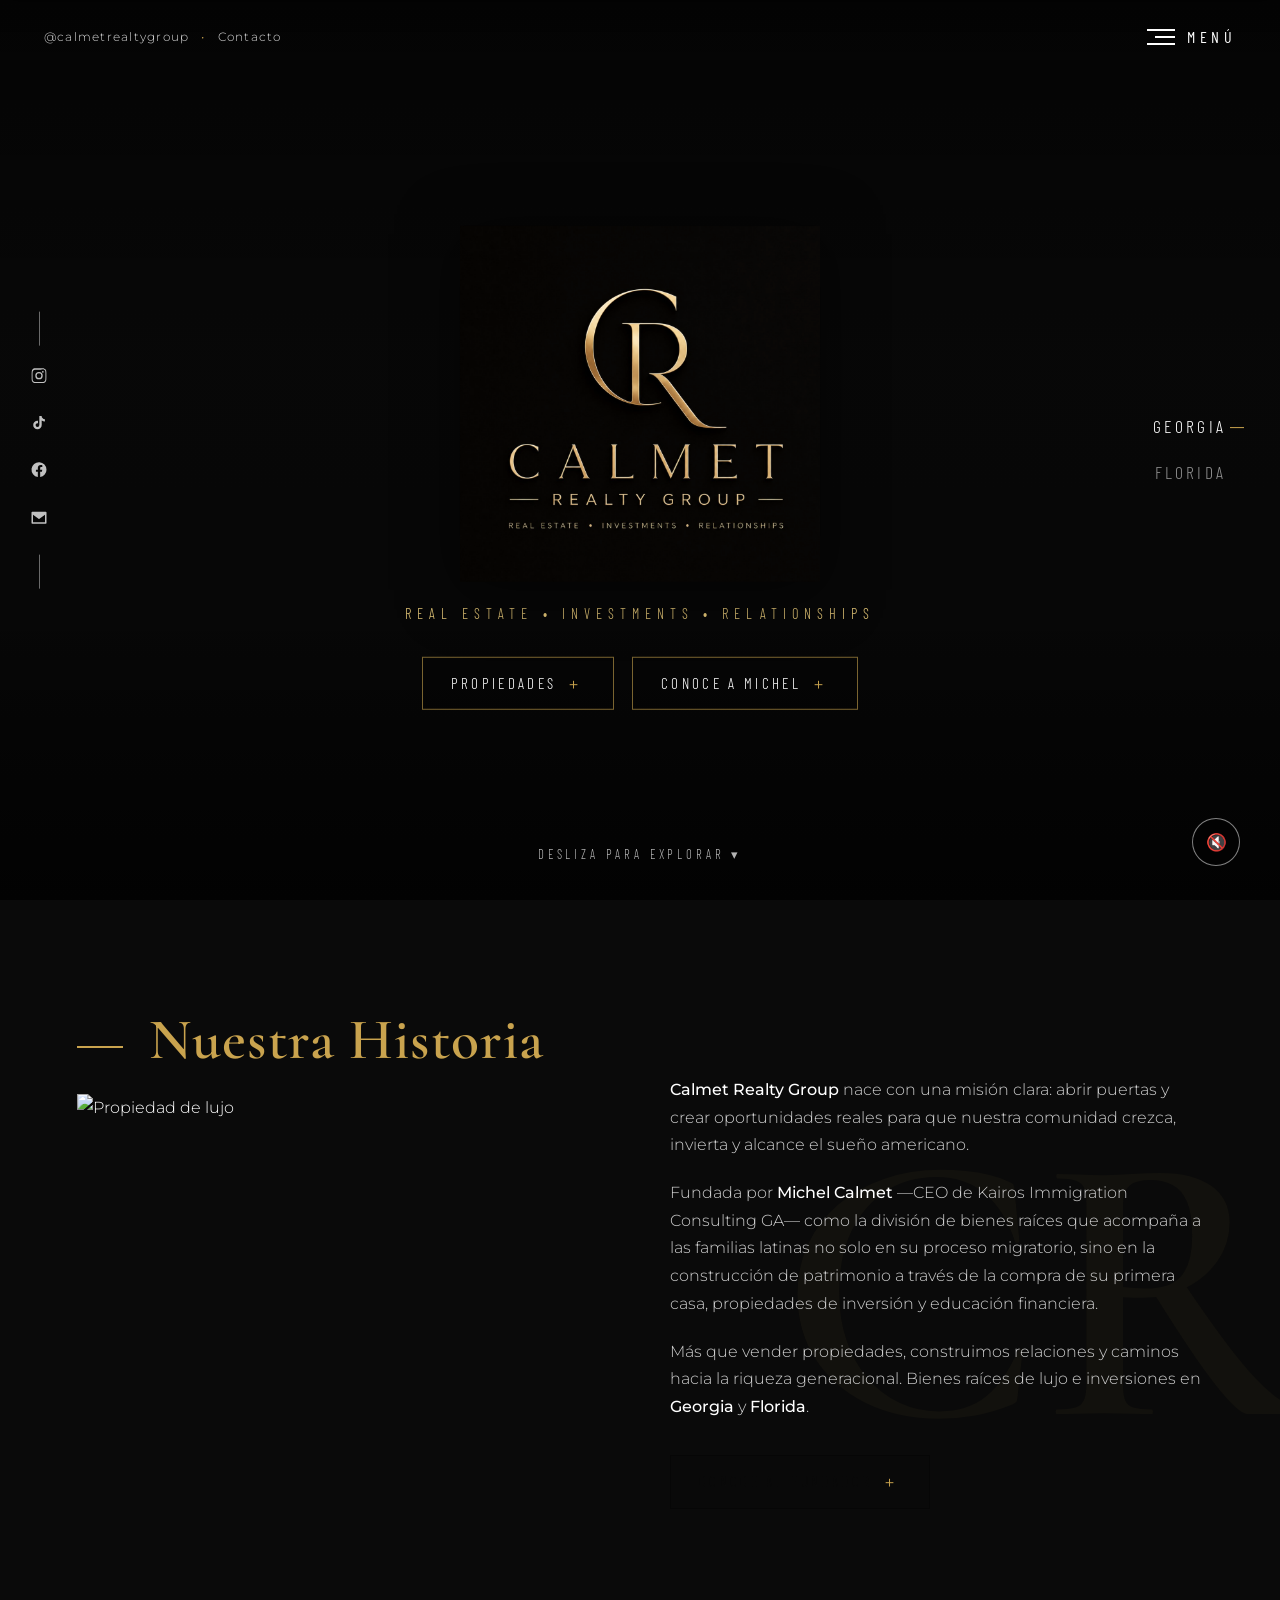
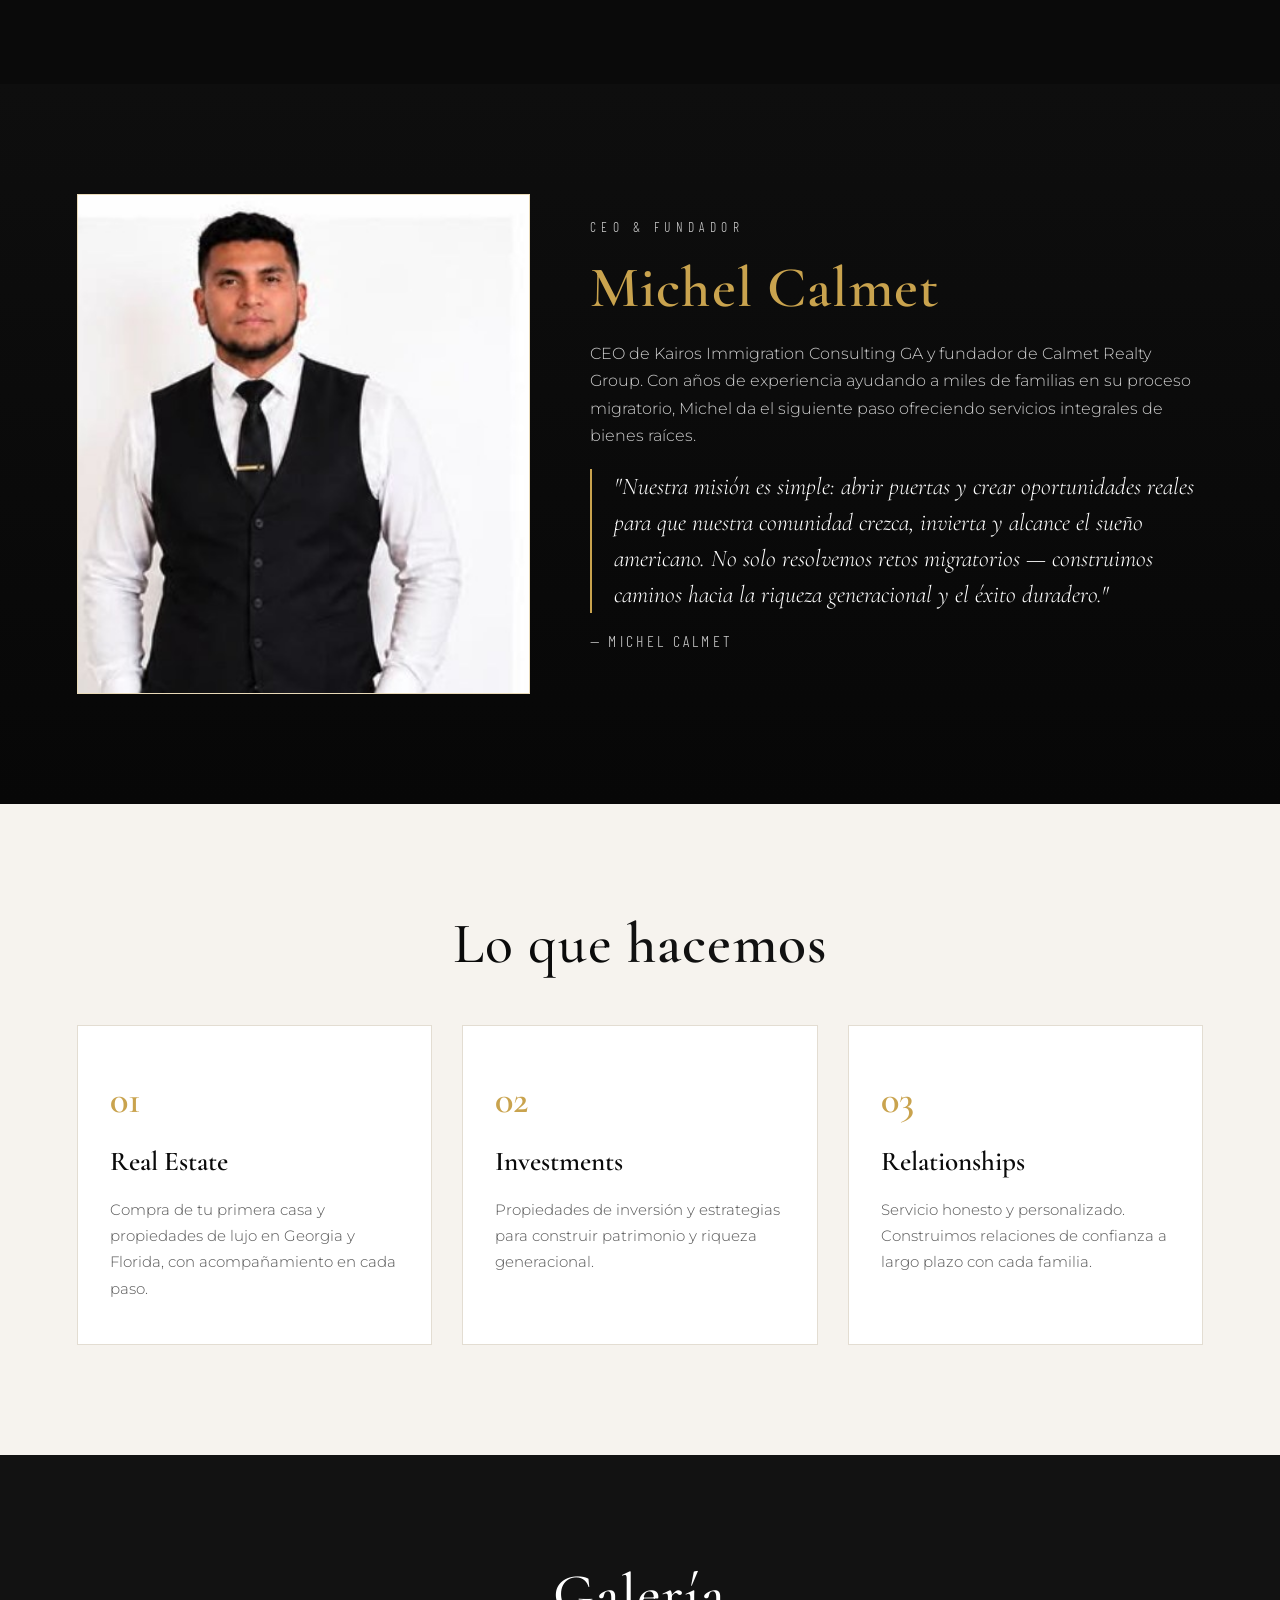
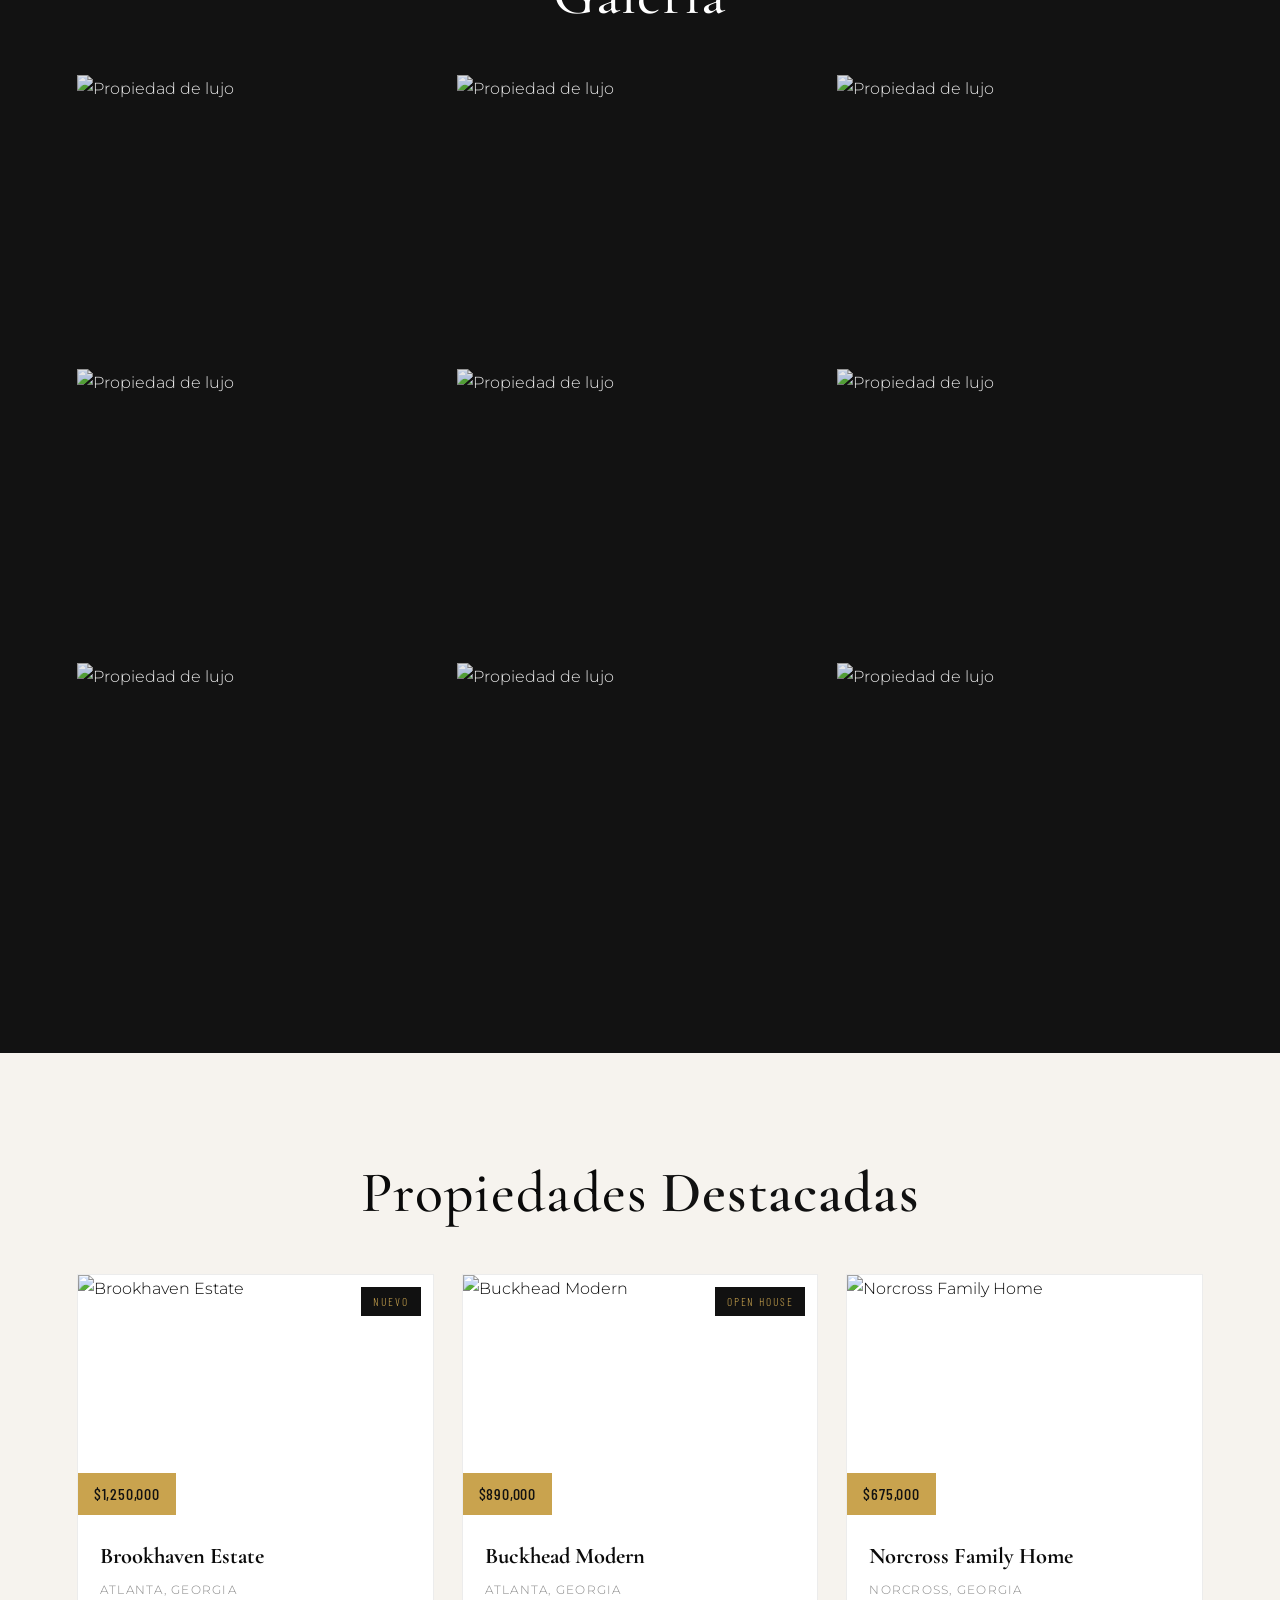
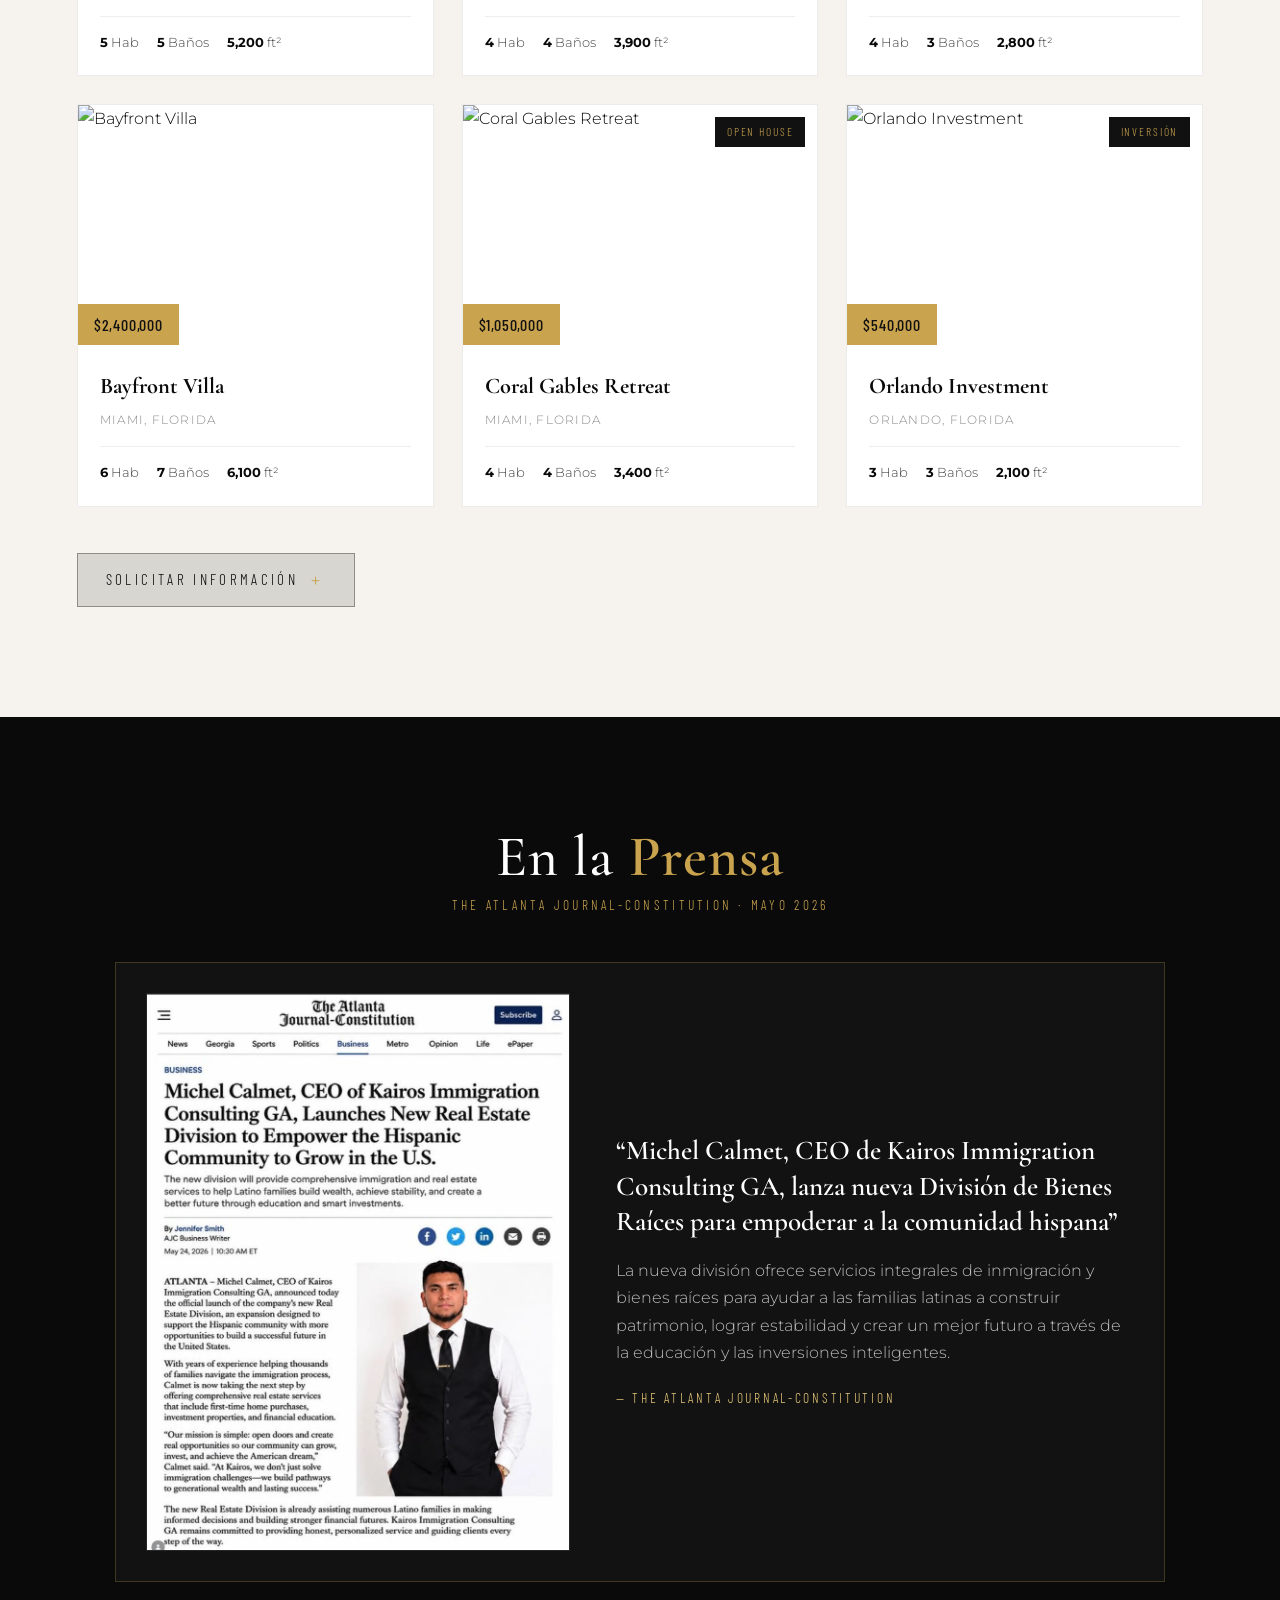
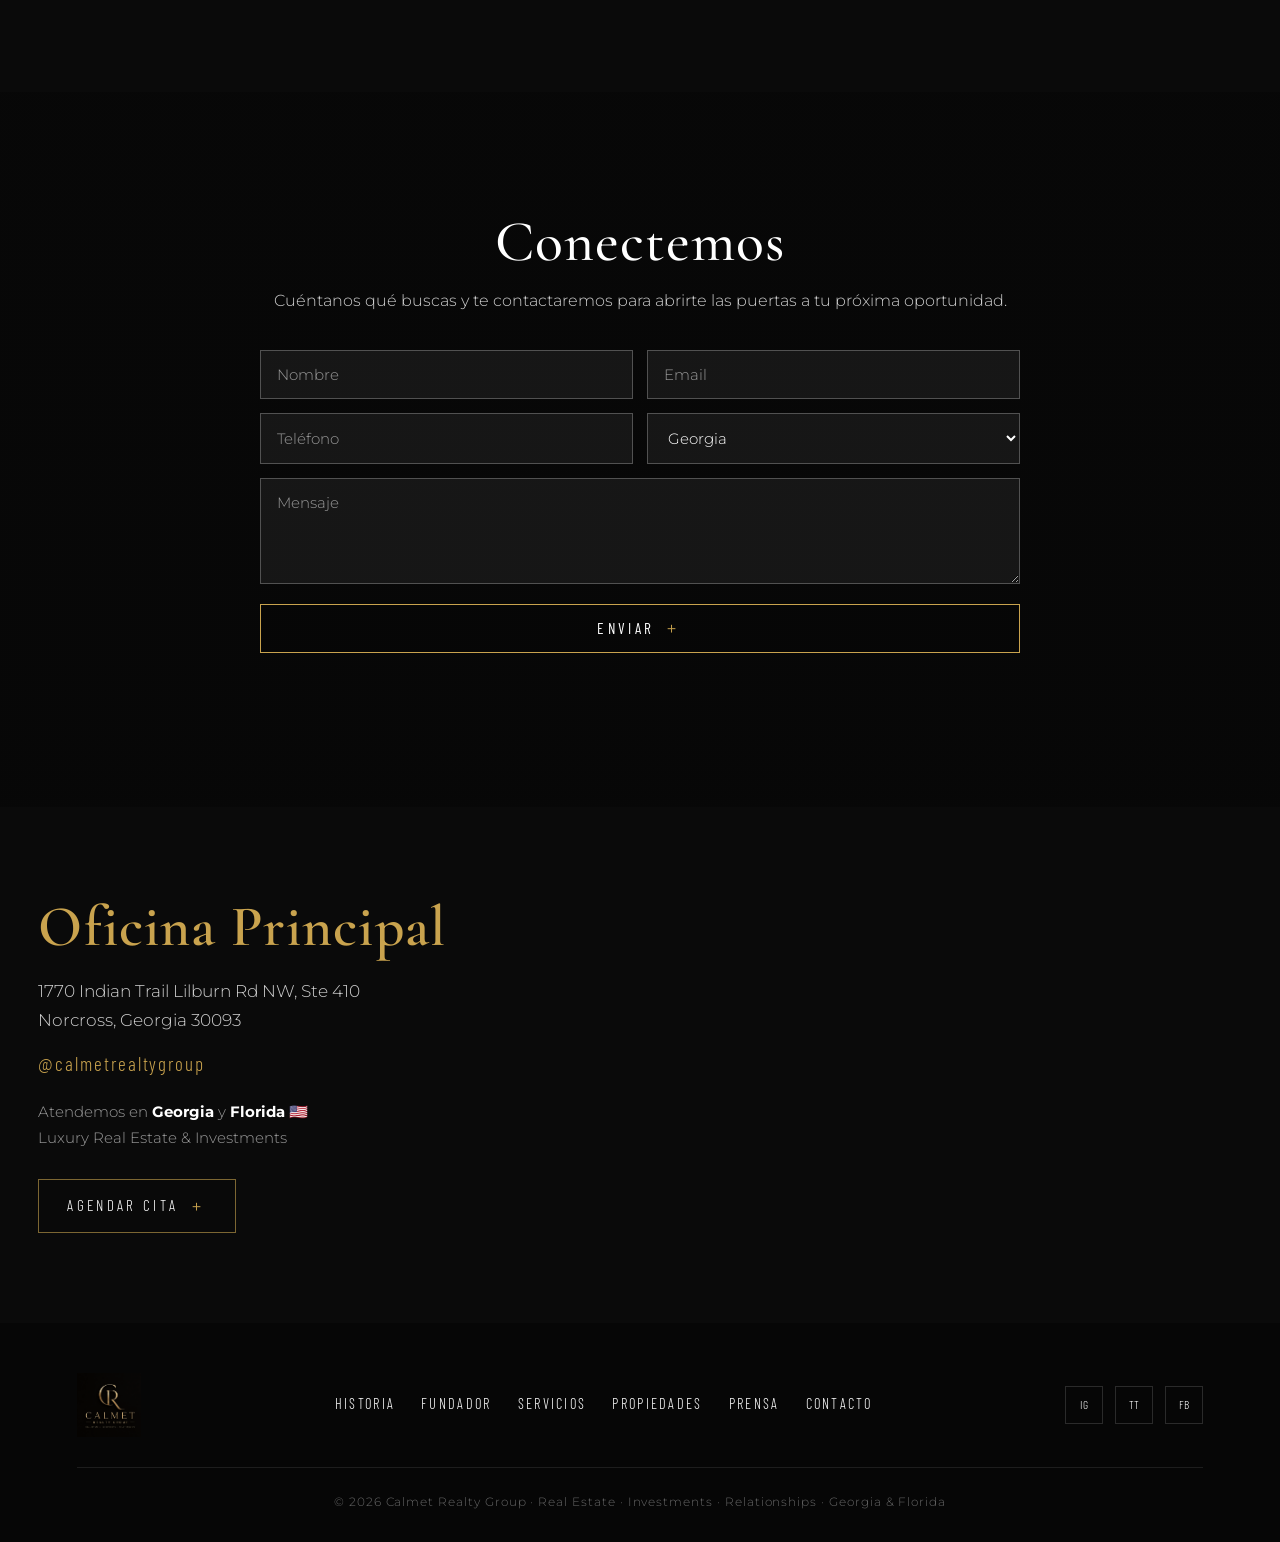
==== index.html @ 91570dbd "Calmet Realty Group: sitio con marca real, fundador Michel Calmet y prensa - Logo real (CR), paleta " ====
<!DOCTYPE html>
<html lang="es">
<head>
  <meta charset="UTF-8" />
  <meta name="viewport" content="width=device-width, initial-scale=1.0" />
  <title>Calmet Realty Group | Bienes Raíces de Lujo · Georgia & Florida</title>
  <meta name="description" content="Calmet Realty Group — Luxury Real Estate & Investments. Construyendo oportunidades a través de los bienes raíces en Georgia y Florida." />
  <link rel="icon" href="assets/favicon.png" />
  <link rel="preconnect" href="https://fonts.googleapis.com" />
  <link rel="preconnect" href="https://fonts.gstatic.com" crossorigin />
  <link href="https://fonts.googleapis.com/css2?family=Cormorant+Garamond:wght@400;500;600&family=Barlow+Condensed:wght@300;400;500;600&family=Montserrat:wght@300;400;500&display=swap" rel="stylesheet" />
  <link rel="stylesheet" href="styles.css" />
</head>
<body>

  <!-- ===== STICKY HEADER ===== -->
  <header class="site-header" id="siteHeader">
    <div class="site-header-inner">
      <a href="#top" class="sh-brand"><img src="assets/logo.png" alt="Calmet Realty Group" /></a>
      <button class="menu-btn dark" id="menuBtnTop" aria-label="Menú">
        <span class="menu-bars"><i></i><i></i><i></i></span>
        <span class="menu-label">Menú</span>
      </button>
    </div>
  </header>

  <!-- ===== HERO ===== -->
  <main class="hero" id="top">
    <video class="hero-video" id="bgVideo" autoplay muted loop playsinline
           poster="https://images.unsplash.com/photo-1613490493576-7fde63acd811?auto=format&fit=crop&w=1920&q=80">
      <source src="assets/georgia.mp4" type="video/mp4" />
    </video>
    <div class="hero-scrim"></div>

    <header class="bar">
      <div class="bar-contact">
        <a href="https://www.instagram.com/calmetrealtygroup/" target="_blank">@calmetrealtygroup</a>
        <span class="dot">•</span>
        <a href="#contact">Contacto</a>
      </div>
      <button class="menu-btn" id="menuBtn" aria-label="Menú">
        <span class="menu-bars"><i></i><i></i><i></i></span>
        <span class="menu-label">Menú</span>
      </button>
    </header>

    <ul class="social-rail">
      <li><a href="https://www.instagram.com/calmetrealtygroup/" target="_blank" aria-label="Instagram"><svg viewBox="0 0 24 24"><path d="M12 2.2c3.2 0 3.58.01 4.85.07 1.17.05 1.8.25 2.23.41.56.22.96.48 1.38.9.42.42.68.82.9 1.38.16.42.36 1.06.41 2.23.06 1.27.07 1.65.07 4.85s-.01 3.58-.07 4.85c-.05 1.17-.25 1.8-.41 2.23-.22.56-.48.96-.9 1.38-.42.42-.82.68-1.38.9-.42.16-1.06.36-2.23.41-1.27.06-1.65.07-4.85.07s-3.58-.01-4.85-.07c-1.17-.05-1.8-.25-2.23-.41a3.7 3.7 0 0 1-1.38-.9 3.7 3.7 0 0 1-.9-1.38c-.16-.42-.36-1.06-.41-2.23C2.21 15.58 2.2 15.2 2.2 12s.01-3.58.07-4.85c.05-1.17.25-1.8.41-2.23.22-.56.48-.96.9-1.38.42-.42.82-.68 1.38-.9.42-.16 1.06-.36 2.23-.41C8.42 2.21 8.8 2.2 12 2.2zm0 1.8c-3.15 0-3.5.01-4.74.07-.9.04-1.38.19-1.71.32-.43.17-.74.37-1.06.69-.32.32-.52.63-.69 1.06-.13.33-.28.81-.32 1.71C3.41 8.5 3.4 8.85 3.4 12s.01 3.5.07 4.74c.04.9.19 1.38.32 1.71.17.43.37.74.69 1.06.32.32.63.52 1.06.69.33.13.81.28 1.71.32 1.24.06 1.59.07 4.74.07s3.5-.01 4.74-.07c.9-.04 1.38-.19 1.71-.32.43-.17.74-.37 1.06-.69.32-.32.52-.63.69-1.06.13-.33.28-.81.32-1.71.06-1.24.07-1.59.07-4.74s-.01-3.5-.07-4.74c-.04-.9-.19-1.38-.32-1.71a2.85 2.85 0 0 0-.69-1.06 2.85 2.85 0 0 0-1.06-.69c-.33-.13-.81-.28-1.71-.32C15.5 4.01 15.15 4 12 4zm0 3.06A4.94 4.94 0 1 1 7.06 12 4.94 4.94 0 0 1 12 7.06zm0 8.14A3.2 3.2 0 1 0 8.8 12 3.2 3.2 0 0 0 12 15.2zm6.3-8.35a1.15 1.15 0 1 1-1.15-1.15 1.15 1.15 0 0 1 1.15 1.15z"/></svg></a></li>
      <li><a href="#" aria-label="TikTok"><svg viewBox="0 0 24 24"><path d="M16.6 5.82a4.28 4.28 0 0 1-1.06-2.82h-3.1v12.2a2.5 2.5 0 1 1-2.5-2.5c.26 0 .5.04.74.11V9.66a5.6 5.6 0 0 0-.74-.05A5.66 5.66 0 1 0 15.6 15.3V9.13a7.34 7.34 0 0 0 4.3 1.37V7.4a4.3 4.3 0 0 1-3.3-1.58z"/></svg></a></li>
      <li><a href="#" aria-label="Facebook"><svg viewBox="0 0 24 24"><path d="M22 12a10 10 0 1 0-11.56 9.88v-6.99H7.9V12h2.54V9.8c0-2.5 1.49-3.89 3.77-3.89 1.09 0 2.24.2 2.24.2v2.46h-1.26c-1.24 0-1.63.77-1.63 1.56V12h2.78l-.44 2.89h-2.34v6.99A10 10 0 0 0 22 12z"/></svg></a></li>
      <li><a href="mailto:info@calmetrealtygroup.com" aria-label="Email"><svg viewBox="0 0 24 24"><path d="M3 4h18a1 1 0 0 1 1 1v14a1 1 0 0 1-1 1H3a1 1 0 0 1-1-1V5a1 1 0 0 1 1-1zm9 7.5L4.4 6H19.6L12 11.5zM4 8.2V18h16V8.2l-7.4 5.4a1 1 0 0 1-1.2 0L4 8.2z"/></svg></a></li>
    </ul>

    <ul class="loc-rail" id="locRail">
      <li class="active" data-city="georgia">Georgia</li>
      <li data-city="florida">Florida</li>
    </ul>

    <div class="hero-content">
      <img class="hero-logo" src="assets/logo.png" alt="Calmet Realty Group" />
      <p class="hero-eyebrow">REAL ESTATE • INVESTMENTS • RELATIONSHIPS</p>
      <div class="hero-cta">
        <a href="#listings" class="gbtn">Propiedades <i>＋</i></a>
        <a href="#ceo" class="gbtn">Conoce a Michel <i>＋</i></a>
      </div>
    </div>

    <button class="vol" id="volBtn" aria-label="Sonido"><span id="volIcon">🔇</span></button>
    <a href="#about" class="scroll-hint">Desliza para explorar ▾</a>
  </main>

  <!-- ===== STORY / ABOUT ===== -->
  <section class="about" id="about">
    <div class="about-monogram">CR</div>
    <div class="about-inner">
      <div class="about-left">
        <h2 class="site-title"><span class="dash"></span> <strong>Nuestra Historia</strong></h2>
        <div class="about-img"><img id="aboutImg" src="https://images.unsplash.com/photo-1600596542815-ffad4c1539a9?auto=format&fit=crop&w=900&q=80" alt="Propiedad de lujo" /></div>
      </div>
      <div class="about-right">
        <p><strong>Calmet Realty Group</strong> nace con una misión clara: abrir puertas y crear oportunidades reales para que nuestra comunidad crezca, invierta y alcance el sueño americano.</p>
        <p>Fundada por <strong>Michel Calmet</strong> —CEO de Kairos Immigration Consulting GA— como la división de bienes raíces que acompaña a las familias latinas no solo en su proceso migratorio, sino en la construcción de patrimonio a través de la compra de su primera casa, propiedades de inversión y educación financiera.</p>
        <p>Más que vender propiedades, construimos relaciones y caminos hacia la riqueza generacional. Bienes raíces de lujo e inversiones en <strong>Georgia</strong> y <strong>Florida</strong>.</p>
        <a href="#ceo" class="gbtn dark">Conoce al fundador <i>＋</i></a>
      </div>
    </div>
  </section>

  <!-- ===== CEO / FOUNDER ===== -->
  <section class="ceo" id="ceo">
    <div class="ceo-inner">
      <div class="ceo-photo">
        <img src="assets/michel.jpg" alt="Michel Calmet, CEO y Fundador" />
      </div>
      <div class="ceo-text">
        <p class="ceo-eyebrow">CEO & FUNDADOR</p>
        <h2 class="site-title light"><strong>Michel Calmet</strong></h2>
        <p>CEO de Kairos Immigration Consulting GA y fundador de Calmet Realty Group. Con años de experiencia ayudando a miles de familias en su proceso migratorio, Michel da el siguiente paso ofreciendo servicios integrales de bienes raíces.</p>
        <blockquote>"Nuestra misión es simple: abrir puertas y crear oportunidades reales para que nuestra comunidad crezca, invierta y alcance el sueño americano. No solo resolvemos retos migratorios — construimos caminos hacia la riqueza generacional y el éxito duradero."</blockquote>
        <p class="ceo-sign">— Michel Calmet</p>
      </div>
    </div>
  </section>

  <!-- ===== SERVICES (tagline) ===== -->
  <section class="services" id="services">
    <h2 class="site-title center">Lo que <strong>hacemos</strong></h2>
    <div class="services-grid">
      <div class="service reveal">
        <span class="service-num">01</span>
        <h3>Real Estate</h3>
        <p>Compra de tu primera casa y propiedades de lujo en Georgia y Florida, con acompañamiento en cada paso.</p>
      </div>
      <div class="service reveal">
        <span class="service-num">02</span>
        <h3>Investments</h3>
        <p>Propiedades de inversión y estrategias para construir patrimonio y riqueza generacional.</p>
      </div>
      <div class="service reveal">
        <span class="service-num">03</span>
        <h3>Relationships</h3>
        <p>Servicio honesto y personalizado. Construimos relaciones de confianza a largo plazo con cada familia.</p>
      </div>
    </div>
  </section>

  <!-- ===== GALLERY ===== -->
  <section class="gallery-sec" id="gallery-sec">
    <h2 class="site-title center light">Galería</h2>
    <div class="gallery-grid" id="galleryGrid"><!-- JS --></div>
  </section>

  <!-- ===== LISTINGS ===== -->
  <section class="listings" id="listings">
    <h2 class="site-title center">Propiedades <strong>Destacadas</strong></h2>
    <div class="cards" id="cards"><!-- JS --></div>
    <div class="center"><a href="#contact" class="gbtn dark">Solicitar información <i>＋</i></a></div>
  </section>

  <!-- ===== PRESS / IN THE MEDIA ===== -->
  <section class="press" id="press">
    <h2 class="site-title center light">En la <strong>Prensa</strong></h2>
    <p class="press-sub">The Atlanta Journal-Constitution · Mayo 2026</p>
    <div class="press-card">
      <a href="#" class="press-img"><img src="assets/article.jpg" alt="Michel Calmet en The Atlanta Journal-Constitution" loading="lazy" /></a>
      <div class="press-body">
        <h3>“Michel Calmet, CEO de Kairos Immigration Consulting GA, lanza nueva División de Bienes Raíces para empoderar a la comunidad hispana”</h3>
        <p>La nueva división ofrece servicios integrales de inmigración y bienes raíces para ayudar a las familias latinas a construir patrimonio, lograr estabilidad y crear un mejor futuro a través de la educación y las inversiones inteligentes.</p>
        <span class="press-source">— The Atlanta Journal-Constitution</span>
      </div>
    </div>
  </section>

  <!-- ===== GET IN TOUCH ===== -->
  <section class="git" id="contact">
    <div class="git-inner">
      <h2 class="site-title center light">Conectemos</h2>
      <p class="git-sub">Cuéntanos qué buscas y te contactaremos para abrirte las puertas a tu próxima oportunidad.</p>
      <form class="git-form" id="gitForm">
        <div class="git-row">
          <input type="text" name="name" placeholder="Nombre" required />
          <input type="email" name="email" placeholder="Email" required />
        </div>
        <div class="git-row">
          <input type="tel" name="phone" placeholder="Teléfono" />
          <select name="state"><option>Georgia</option><option>Florida</option></select>
        </div>
        <textarea name="message" rows="4" placeholder="Mensaje"></textarea>
        <button type="submit" class="gbtn light-btn">Enviar <i>＋</i></button>
        <p class="git-msg" id="gitMsg"></p>
      </form>
    </div>
  </section>

  <!-- ===== OFFICE / MAP ===== -->
  <section class="office" id="office">
    <div class="office-info">
      <h2 class="site-title"><strong>Oficina Principal</strong></h2>
      <p class="office-addr">1770 Indian Trail Lilburn Rd NW, Ste 410<br>Norcross, Georgia 30093</p>
      <a class="office-phone" href="https://www.instagram.com/calmetrealtygroup/" target="_blank">@calmetrealtygroup</a>
      <p class="office-hours">Atendemos en <strong>Georgia</strong> y <strong>Florida</strong> 🇺🇸<br>Luxury Real Estate &amp; Investments</p>
      <a href="#contact" class="gbtn">Agendar cita <i>＋</i></a>
    </div>
    <div class="office-map">
      <iframe title="Mapa" loading="lazy"
        src="https://maps.google.com/maps?q=1770%20Indian%20Trail%20Lilburn%20Rd%20NW%20Norcross%20Georgia%2030093&z=14&output=embed"></iframe>
    </div>
  </section>

  <!-- ===== FOOTER ===== -->
  <footer class="footer">
    <div class="footer-top">
      <a href="#top" class="footer-brand"><img src="assets/logo.png" alt="Calmet Realty Group" /></a>
      <nav class="footer-nav">
        <a href="#about">Historia</a><a href="#ceo">Fundador</a><a href="#services">Servicios</a>
        <a href="#listings">Propiedades</a><a href="#press">Prensa</a><a href="#contact">Contacto</a>
      </nav>
      <div class="footer-social">
        <a href="https://www.instagram.com/calmetrealtygroup/" target="_blank" aria-label="Instagram">IG</a>
        <a href="#" aria-label="TikTok">TT</a>
        <a href="#" aria-label="Facebook">FB</a>
      </div>
    </div>
    <p class="footer-copy">© 2026 Calmet Realty Group · Real Estate · Investments · Relationships · Georgia &amp; Florida</p>
  </footer>

  <!-- ===== MENU OVERLAY ===== -->
  <nav class="overlay" id="overlay">
    <button class="overlay-close" id="overlayClose" aria-label="Cerrar">✕</button>
    <div class="overlay-inner">
      <ul class="overlay-nav">
        <li><a href="#about">Nuestra Historia</a></li>
        <li><a href="#ceo">Fundador</a></li>
        <li><a href="#services">Servicios</a></li>
        <li><a href="#listings">Propiedades</a></li>
        <li><a href="#press">Prensa</a></li>
        <li><a href="#contact">Contacto</a></li>
      </ul>
      <div class="overlay-offices">
        <span class="overlay-label">UBICACIONES</span>
        <a href="#" data-city="georgia">Georgia</a>
        <a href="#" data-city="florida">Florida</a>
      </div>
    </div>
  </nav>

  <!-- ===== LIGHTBOX ===== -->
  <div class="lightbox" id="lightbox"><button class="lightbox-close" id="lightboxClose">✕</button><img id="lightboxImg" src="" alt="" /></div>

  <script src="script.js"></script>
</body>
</html>
---- styles.css ----
:root{
  --ink:#0a0a0a;
  --ink-2:#121212;
  --gold:#c9a34e;
  --gold-2:#e6c878;
  --red:#b71f37;
  --white:#fff;
  --cream:#f6f3ee;
  --serif:'Cormorant Garamond',Georgia,serif;
  --cond:'Barlow Condensed',sans-serif;
  --sans:'Montserrat',-apple-system,sans-serif;
}
*{margin:0;padding:0;box-sizing:border-box}
html{scroll-behavior:smooth}
body{font-family:var(--sans);background:var(--ink);color:var(--white);overflow-x:hidden;line-height:1.7;font-weight:300}
a{text-decoration:none;color:inherit}
li{list-style:none}
img{display:block;max-width:100%}
svg{width:18px;height:18px;fill:currentColor}

/* ===== TITLES / BUTTONS ===== */
.site-title{font-family:var(--serif);font-size:clamp(2.2rem,5vw,3.6rem);font-weight:500;line-height:1.05;letter-spacing:.02em}
.site-title strong{font-weight:600;color:var(--gold)}
.site-title.center{text-align:center}
.site-title.light{color:#fff}
.site-title .dash{display:inline-block;width:46px;height:2px;background:var(--gold);vertical-align:middle;margin-right:12px}
.gbtn{display:inline-flex;align-items:center;gap:10px;border:1px solid rgba(201,163,78,.6);
  padding:13px 28px;font-family:var(--cond);font-size:.95rem;letter-spacing:.22em;text-transform:uppercase;
  transition:.3s;background:rgba(0,0,0,.12);cursor:pointer;color:#fff}
.gbtn i{font-style:normal;color:var(--gold);transition:.3s}
.gbtn:hover{background:var(--gold);border-color:var(--gold);color:#111}
.gbtn:hover i{color:#111;transform:rotate(90deg)}
.gbtn.dark{border-color:rgba(0,0,0,.35);color:var(--ink)}
.gbtn.dark:hover{color:#fff;background:var(--ink);border-color:var(--ink)}
.gbtn.light-btn{border-color:var(--gold);color:#fff}

/* ===== STICKY HEADER ===== */
.site-header{position:fixed;top:0;left:0;right:0;z-index:50;background:rgba(10,10,10,.96);
  transform:translateY(-100%);transition:.4s;box-shadow:0 2px 20px rgba(0,0,0,.5)}
.site-header.show{transform:translateY(0)}
.site-header-inner{display:flex;align-items:center;justify-content:space-between;padding:10px 44px}
.sh-brand img{height:46px;width:auto}
.menu-btn.dark .menu-bars i{background:#fff}

/* ===== HERO ===== */
.hero{position:relative;width:100%;height:100vh;min-height:620px;overflow:hidden}
.hero-video{position:absolute;inset:0;width:100%;height:100%;object-fit:cover;z-index:0;transition:opacity .6s}
.hero-scrim{position:absolute;inset:0;z-index:1;background:linear-gradient(180deg,rgba(0,0,0,.6),rgba(0,0,0,.25) 40%,rgba(0,0,0,.35) 70%,rgba(0,0,0,.8))}
.bar{position:absolute;top:0;left:0;right:0;z-index:20;display:flex;align-items:center;justify-content:space-between;padding:26px 44px}
.bar-contact{display:flex;align-items:center;gap:12px;font-size:.78rem;letter-spacing:.1em;color:rgba(255,255,255,.85)}
.bar-contact a:hover{color:var(--gold)}
.bar-contact .dot{color:var(--gold)}
.menu-btn{display:flex;align-items:center;gap:12px;background:none;border:none;color:#fff;cursor:pointer;font-family:var(--cond);font-size:1rem;letter-spacing:.28em;text-transform:uppercase;margin-left:auto}
.menu-bars{display:flex;flex-direction:column;gap:5px;width:28px}
.menu-bars i{height:2px;width:100%;background:#fff;transition:.3s}
.menu-bars i:nth-child(2){width:70%;margin-left:auto}
.menu-btn:hover .menu-bars i{background:var(--gold)}
.menu-btn:hover .menu-bars i:nth-child(2){width:100%}
.social-rail{position:absolute;left:30px;top:50%;transform:translateY(-50%);z-index:20;display:flex;flex-direction:column;gap:20px;align-items:center}
.social-rail:before,.social-rail:after{content:"";width:1px;height:34px;background:rgba(255,255,255,.4)}
.social-rail a{color:rgba(255,255,255,.75);transition:.3s;display:block}
.social-rail a:hover{color:var(--gold);transform:translateY(-2px)}
.loc-rail{position:absolute;right:36px;top:50%;transform:translateY(-50%);z-index:20;display:flex;flex-direction:column;gap:16px;text-align:right}
.loc-rail li{font-family:var(--cond);font-size:1.1rem;letter-spacing:.18em;text-transform:uppercase;color:rgba(255,255,255,.55);cursor:pointer;transition:.3s;position:relative;padding-right:18px}
.loc-rail li:after{content:"";position:absolute;right:0;top:50%;width:0;height:1px;background:var(--gold);transition:.35s}
.loc-rail li:hover{color:#fff}
.loc-rail li.active{color:#fff}
.loc-rail li.active:after{width:14px}
.hero-content{position:absolute;left:50%;top:52%;transform:translate(-50%,-50%);z-index:15;text-align:center;width:92%;max-width:720px}
.hero-logo{width:clamp(200px,30vw,360px);margin:0 auto 20px;filter:drop-shadow(0 8px 30px rgba(0,0,0,.6))}
.hero-eyebrow{font-family:var(--cond);font-size:clamp(.7rem,1.6vw,.9rem);letter-spacing:.42em;color:var(--gold-2);margin-bottom:30px;text-transform:uppercase}
.hero-cta{display:flex;gap:18px;justify-content:center;flex-wrap:wrap}
.vol{position:absolute;bottom:34px;right:40px;z-index:20;width:48px;height:48px;border-radius:50%;border:1px solid rgba(255,255,255,.5);background:rgba(0,0,0,.3);color:#fff;font-size:1.05rem;cursor:pointer;transition:.3s}
.vol:hover{background:var(--gold);border-color:var(--gold);color:#111}
.scroll-hint{position:absolute;bottom:34px;left:50%;transform:translateX(-50%);z-index:15;font-family:var(--cond);font-size:.8rem;letter-spacing:.3em;color:rgba(255,255,255,.7);text-transform:uppercase;animation:fade 2.4s infinite}
@keyframes fade{0%,100%{opacity:.5}50%{opacity:1}}

/* ===== ABOUT / STORY ===== */
.about{position:relative;background:var(--ink);padding:110px 6%;overflow:hidden}
.about-monogram{position:absolute;right:-2%;top:50%;transform:translateY(-50%);font-family:var(--serif);font-size:30vw;color:rgba(201,163,78,.04);font-weight:600;pointer-events:none;line-height:1}
.about-inner{position:relative;display:grid;grid-template-columns:1fr 1fr;gap:60px;align-items:center;max-width:1200px;margin:0 auto}
.about-img{margin-top:24px;overflow:hidden}
.about-img img{width:100%;height:480px;object-fit:cover;transition:.6s}
.about-img img:hover{transform:scale(1.04)}
.about-right p{color:#cfcfcf;margin-bottom:20px;font-size:1.02rem}
.about-right strong{color:#fff;font-weight:500}
.about-right .gbtn{margin-top:14px}

/* ===== CEO ===== */
.ceo{background:linear-gradient(180deg,#0e0e0e,#070707);padding:110px 6%}
.ceo-inner{display:grid;grid-template-columns:.85fr 1.15fr;gap:60px;align-items:center;max-width:1150px;margin:0 auto}
.ceo-photo{position:relative}
.ceo-photo img{width:100%;border:1px solid rgba(201,163,78,.4);background:#fff}
.ceo-photo:before{content:"";position:absolute;inset:16px -16px -16px 16px;border:1px solid rgba(201,163,78,.5);z-index:-1}
.ceo-eyebrow{font-family:var(--cond);letter-spacing:.4em;color:var(--gold);font-size:.85rem;margin-bottom:8px}
.ceo-text .site-title{margin-bottom:22px}
.ceo-text p{color:#cfcfcf;margin-bottom:20px}
.ceo-text blockquote{font-family:var(--serif);font-size:1.5rem;line-height:1.5;color:#fff;font-style:italic;border-left:2px solid var(--gold);padding-left:22px;margin:8px 0 14px}
.ceo-sign{font-family:var(--cond);letter-spacing:.2em;color:var(--gold-2);text-transform:uppercase}

/* ===== SERVICES ===== */
.services{background:var(--cream);color:var(--ink);padding:110px 6%}
.services .site-title{margin-bottom:50px}
.services .site-title strong{color:#111}
.services-grid{display:grid;grid-template-columns:repeat(3,1fr);gap:30px;max-width:1150px;margin:0 auto}
.service{border:1px solid #e3ddd2;padding:42px 32px;transition:.35s;background:#fff}
.service:hover{transform:translateY(-6px);box-shadow:0 20px 40px rgba(0,0,0,.1);border-color:var(--gold)}
.service-num{font-family:var(--serif);font-size:2.4rem;color:var(--gold);font-weight:600}
.service h3{font-family:var(--serif);font-size:1.7rem;margin:6px 0 12px;font-weight:600}
.service p{color:#555;font-size:.96rem}

/* ===== GALLERY ===== */
.gallery-sec{background:var(--ink-2);padding:110px 6%}
.gallery-sec .site-title{margin-bottom:50px}
.gallery-grid{display:grid;grid-template-columns:repeat(3,1fr);gap:14px;max-width:1200px;margin:0 auto}
.gallery-grid img{width:100%;height:280px;object-fit:cover;cursor:pointer;transition:.5s;opacity:.9}
.gallery-grid img:hover{opacity:1;transform:scale(1.02)}

/* ===== LISTINGS ===== */
.listings{background:var(--cream);color:var(--ink);padding:110px 6%}
.listings .site-title{margin-bottom:50px}
.listings .site-title strong{color:#111}
.cards{display:grid;grid-template-columns:repeat(3,1fr);gap:28px;max-width:1200px;margin:0 auto 46px}
.card{background:#fff;overflow:hidden;border:1px solid #ececec;transition:.35s}
.card:hover{box-shadow:0 18px 40px rgba(0,0,0,.14);transform:translateY(-5px)}
.card-img{position:relative;height:240px;overflow:hidden}
.card-img img{width:100%;height:100%;object-fit:cover;transition:.5s}
.card:hover .card-img img{transform:scale(1.07)}
.card-price{position:absolute;left:0;bottom:0;background:var(--gold);color:#111;padding:7px 16px;font-weight:500;font-family:var(--cond);letter-spacing:.05em}
.card-badge{position:absolute;right:12px;top:12px;background:#111;color:var(--gold);font-family:var(--cond);font-size:.72rem;letter-spacing:.16em;padding:5px 12px;text-transform:uppercase}
.card-body{padding:22px}
.card-addr{font-family:var(--serif);font-size:1.4rem;margin-bottom:4px}
.card-city{color:#888;font-size:.78rem;letter-spacing:.1em;text-transform:uppercase;margin-bottom:16px}
.card-meta{display:flex;gap:18px;font-size:.82rem;color:#444;border-top:1px solid #eee;padding-top:14px}
.card-meta b{color:var(--ink)}

/* ===== PRESS ===== */
.press{background:var(--ink);padding:110px 6%}
.press .site-title{margin-bottom:6px}
.press-sub{text-align:center;font-family:var(--cond);letter-spacing:.24em;color:var(--gold);text-transform:uppercase;font-size:.85rem;margin-bottom:46px}
.press-card{display:grid;grid-template-columns:.9fr 1.1fr;gap:46px;align-items:center;max-width:1050px;margin:0 auto;background:var(--ink-2);border:1px solid rgba(201,163,78,.25);padding:30px}
.press-img img{width:100%;border:1px solid rgba(255,255,255,.08)}
.press-body h3{font-family:var(--serif);font-size:1.7rem;line-height:1.3;font-weight:600;margin-bottom:18px;color:#fff}
.press-body p{color:#bcbcbc;margin-bottom:18px}
.press-source{font-family:var(--cond);letter-spacing:.2em;color:var(--gold-2);text-transform:uppercase;font-size:.85rem}

/* ===== GIT ===== */
.git{position:relative;padding:120px 6%;background:linear-gradient(rgba(7,7,7,.88),rgba(7,7,7,.93)),url('https://images.unsplash.com/photo-1600607687939-ce8a6c25118c?auto=format&fit=crop&w=1920&q=80') center/cover fixed}
.git-inner{max-width:760px;margin:0 auto;text-align:center}
.git-sub{color:#cfcfcf;margin:14px 0 36px}
.git-form{display:flex;flex-direction:column;gap:14px;text-align:left}
.git-row{display:grid;grid-template-columns:1fr 1fr;gap:14px}
.git-form input,.git-form select,.git-form textarea{background:rgba(255,255,255,.06);border:1px solid rgba(255,255,255,.25);color:#fff;padding:14px 16px;font-family:var(--sans);font-size:.95rem;font-weight:300}
.git-form input::placeholder,.git-form textarea::placeholder{color:#999}
.git-form input:focus,.git-form select:focus,.git-form textarea:focus{outline:none;border-color:var(--gold)}
.git-form select option{color:#000}
.git-form .gbtn{justify-content:center;margin-top:6px}
.git-msg{color:var(--gold-2);min-height:20px;font-size:.9rem;text-align:center}

/* ===== OFFICE / MAP ===== */
.office{display:grid;grid-template-columns:1fr 1fr;align-items:stretch;background:var(--ink)}
.office-info{padding:90px 6%;align-self:center}
.office-info .site-title{margin-bottom:20px}
.office-addr{color:#cfcfcf;font-size:1.05rem;margin-bottom:14px}
.office-phone{color:var(--gold);font-family:var(--cond);font-size:1.2rem;letter-spacing:.1em;display:inline-block;margin-bottom:18px}
.office-hours{color:#9a9a9a;font-size:.95rem;margin-bottom:28px}
.office-hours strong{color:#fff}
.office-map{min-height:440px}
.office-map iframe{width:100%;height:100%;border:0;filter:grayscale(1) invert(.9) contrast(.9)}

/* ===== FOOTER ===== */
.footer{background:#060606;padding:50px 6% 30px}
.footer-top{display:flex;align-items:center;justify-content:space-between;gap:30px;flex-wrap:wrap;padding-bottom:30px;border-bottom:1px solid #1d1d1d}
.footer-brand img{height:64px;width:auto}
.footer-nav{display:flex;gap:26px;flex-wrap:wrap;font-family:var(--cond);letter-spacing:.16em;text-transform:uppercase;font-size:.9rem}
.footer-nav a:hover{color:var(--gold)}
.footer-social{display:flex;gap:12px}
.footer-social a{width:38px;height:38px;display:grid;place-items:center;border:1px solid #2a2a2a;font-size:.72rem;font-family:var(--cond);letter-spacing:.05em;transition:.3s}
.footer-social a:hover{border-color:var(--gold);color:var(--gold)}
.footer-copy{text-align:center;color:#666;font-size:.74rem;margin-top:24px;letter-spacing:.08em}

/* ===== OVERLAY ===== */
.overlay{position:fixed;inset:0;z-index:80;background:rgba(7,7,7,.98);display:flex;align-items:center;justify-content:center;opacity:0;visibility:hidden;transition:.45s}
.overlay.open{opacity:1;visibility:visible}
.overlay-close{position:absolute;top:30px;right:44px;background:none;border:none;color:#fff;font-size:1.8rem;cursor:pointer;transition:.3s}
.overlay-close:hover{color:var(--gold);transform:rotate(90deg)}
.overlay-inner{text-align:center}
.overlay-nav li{margin:6px 0}
.overlay-nav a{font-family:var(--serif);font-size:clamp(1.7rem,4vw,2.6rem);font-weight:500;color:rgba(255,255,255,.85);transition:.3s;display:inline-block}
.overlay-nav a:hover{color:var(--gold);letter-spacing:.04em}
.overlay-offices{margin-top:40px;display:flex;gap:22px;justify-content:center;flex-wrap:wrap;padding-top:26px;border-top:1px solid rgba(255,255,255,.15)}
.overlay-label{display:block;width:100%;font-family:var(--cond);font-size:.8rem;letter-spacing:.4em;color:var(--gold);margin-bottom:6px}
.overlay-offices a{font-family:var(--cond);font-size:1rem;letter-spacing:.18em;text-transform:uppercase;color:rgba(255,255,255,.7);transition:.3s}
.overlay-offices a:hover{color:#fff}

/* ===== LIGHTBOX ===== */
.lightbox{position:fixed;inset:0;z-index:90;background:rgba(4,4,4,.96);display:flex;align-items:center;justify-content:center;padding:5%;opacity:0;visibility:hidden;transition:.35s}
.lightbox.open{opacity:1;visibility:visible}
.lightbox img{max-width:100%;max-height:90vh;object-fit:contain}
.lightbox-close{position:absolute;top:26px;right:44px;background:none;border:none;color:#fff;font-size:1.8rem;cursor:pointer}

/* ===== REVEAL ===== */
.reveal{opacity:0;transform:translateY(30px);transition:.8s cubic-bezier(.2,.7,.2,1)}
.reveal.in{opacity:1;transform:none}

/* ===== RESPONSIVE ===== */
@media(max-width:900px){
  .about-inner,.ceo-inner,.office,.press-card{grid-template-columns:1fr;gap:34px}
  .services-grid,.gallery-grid,.cards{grid-template-columns:repeat(2,1fr)}
  .office-map{min-height:320px}
  .ceo-photo:before{display:none}
}
@media(max-width:820px){
  .bar{padding:18px 20px}
  .bar-contact{display:none}
  .menu-label{display:none}
  .site-header-inner{padding:8px 20px}
  .sh-brand img{height:38px}
  .social-rail{left:14px;gap:14px}
  .social-rail:before,.social-rail:after{display:none}
  .loc-rail{right:16px;gap:12px}
  .loc-rail li{font-size:.85rem;letter-spacing:.1em;padding-right:0}
  .loc-rail li.active:after{display:none}
}
@media(max-width:520px){
  .services-grid,.gallery-grid,.cards{grid-template-columns:1fr}
  .gallery-grid img{height:220px}
  .hero-cta{flex-direction:column;align-items:center}
  .footer-top{flex-direction:column;text-align:center}
  .git-row{grid-template-columns:1fr}
}
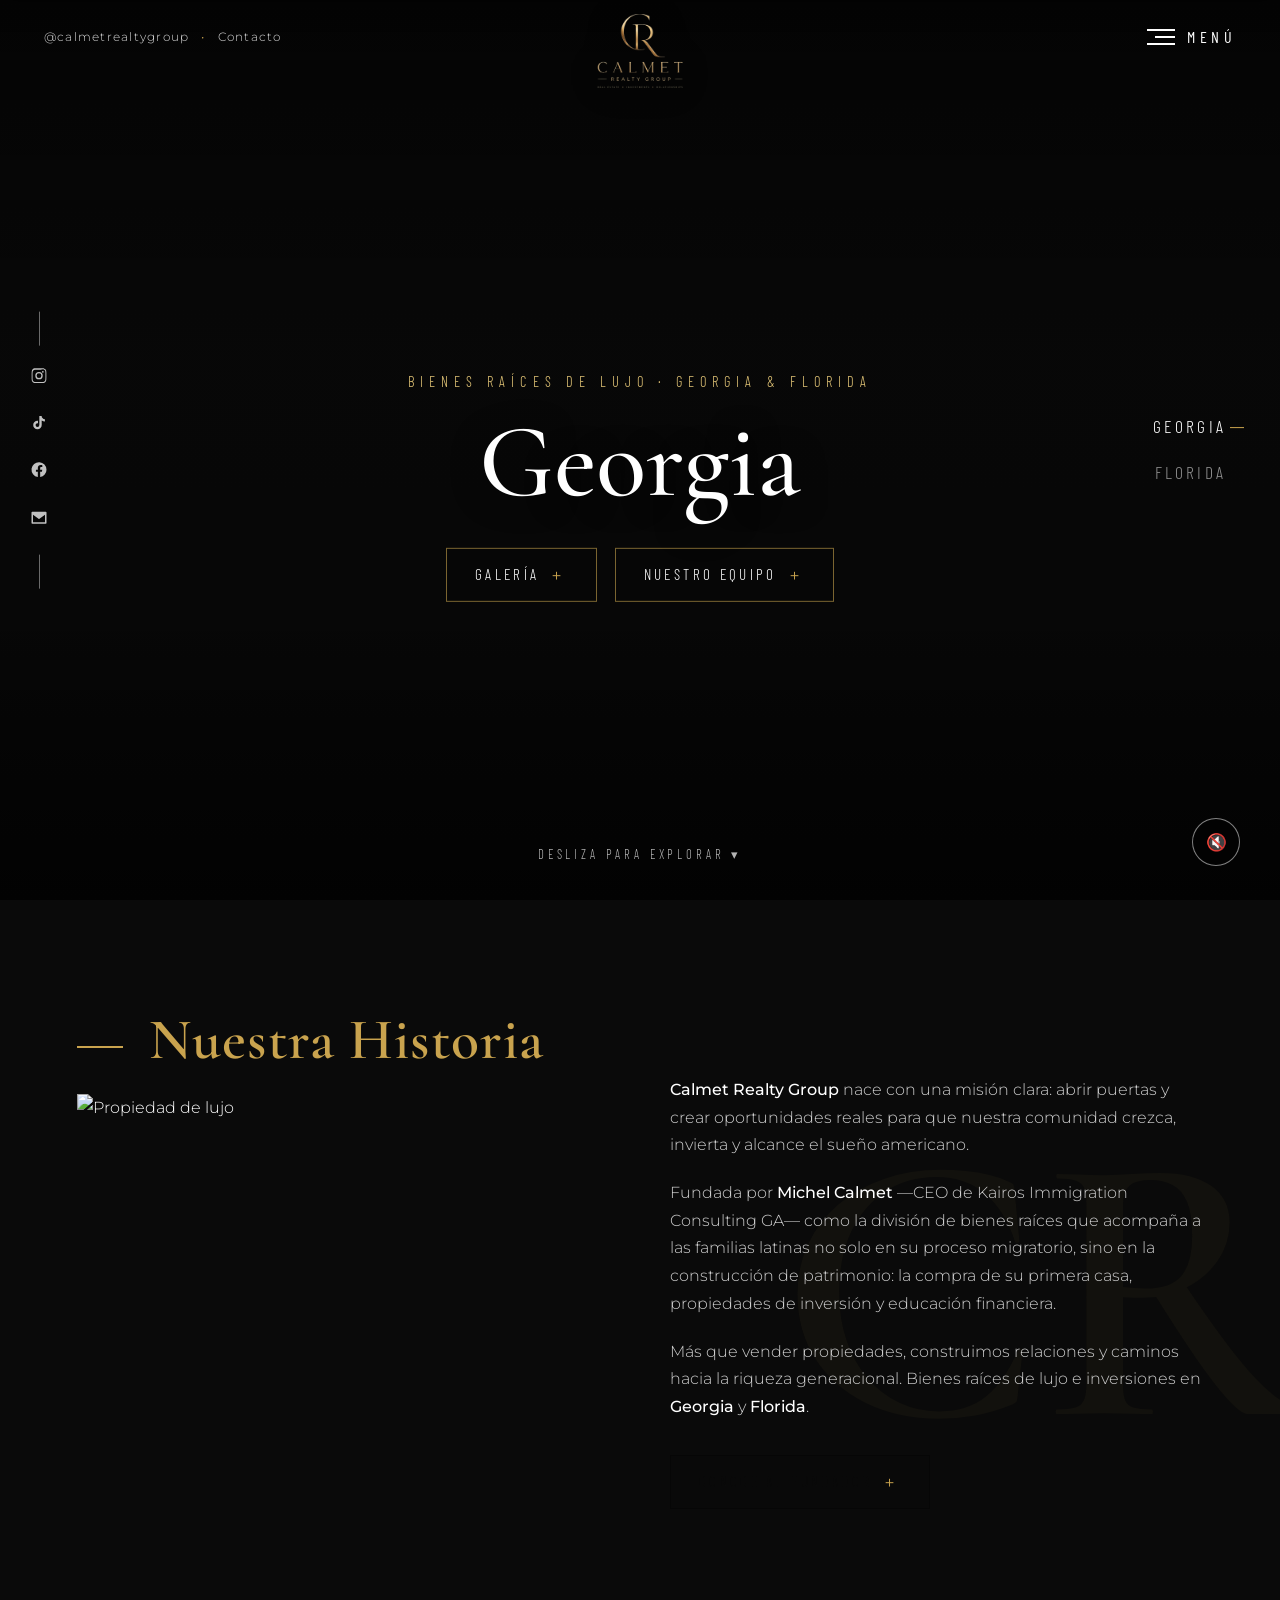
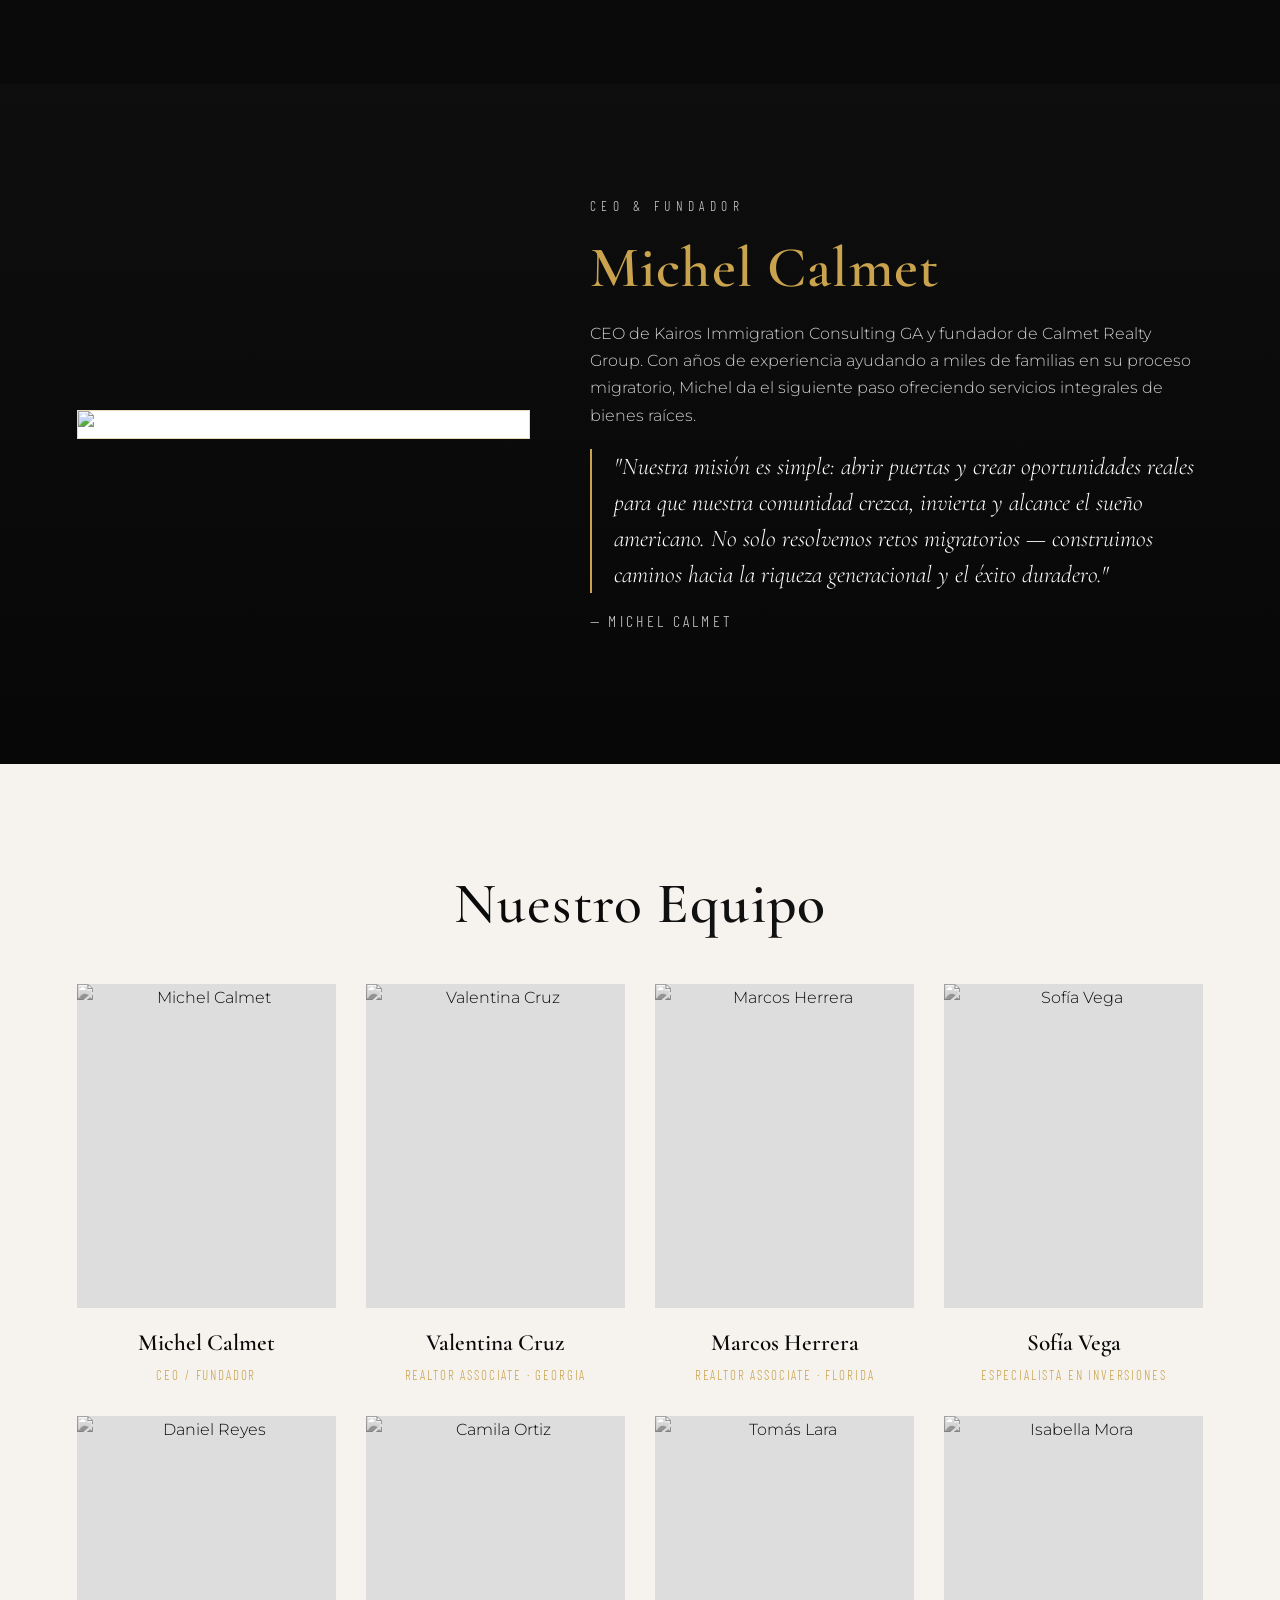
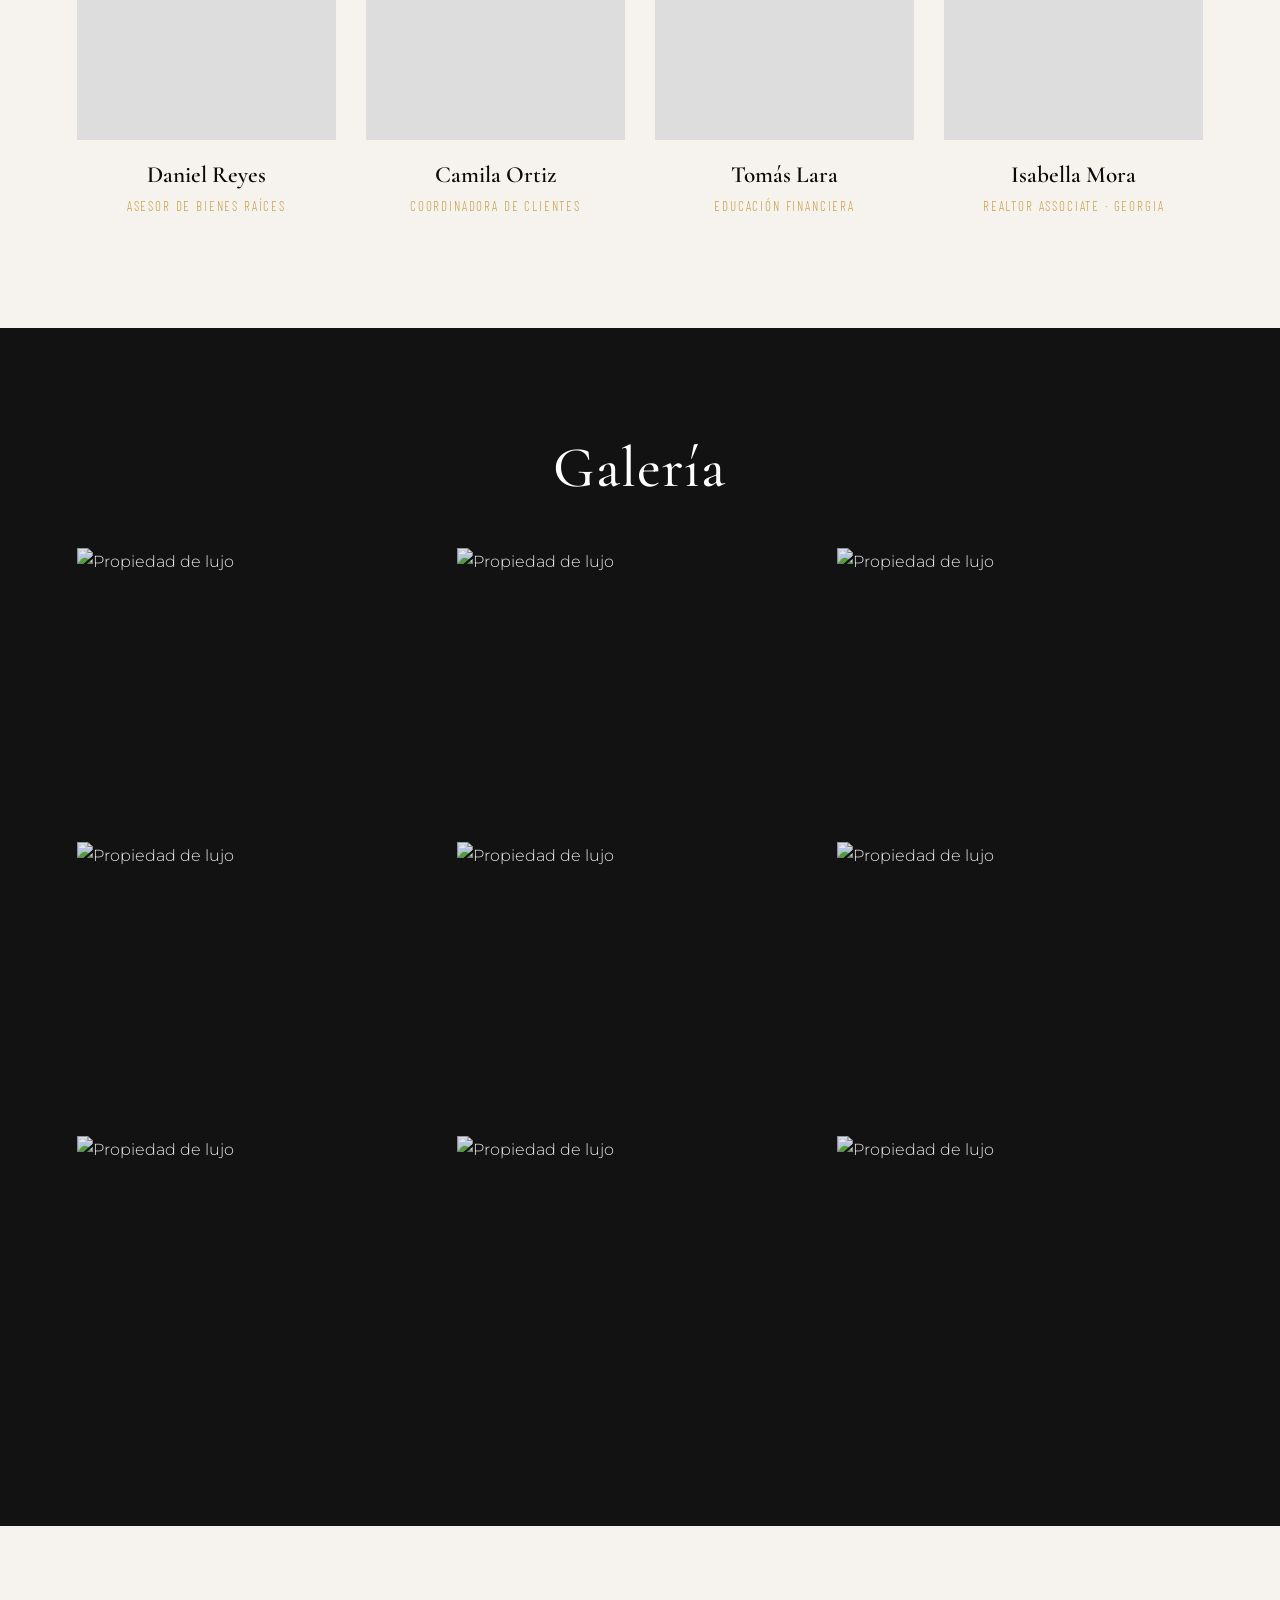
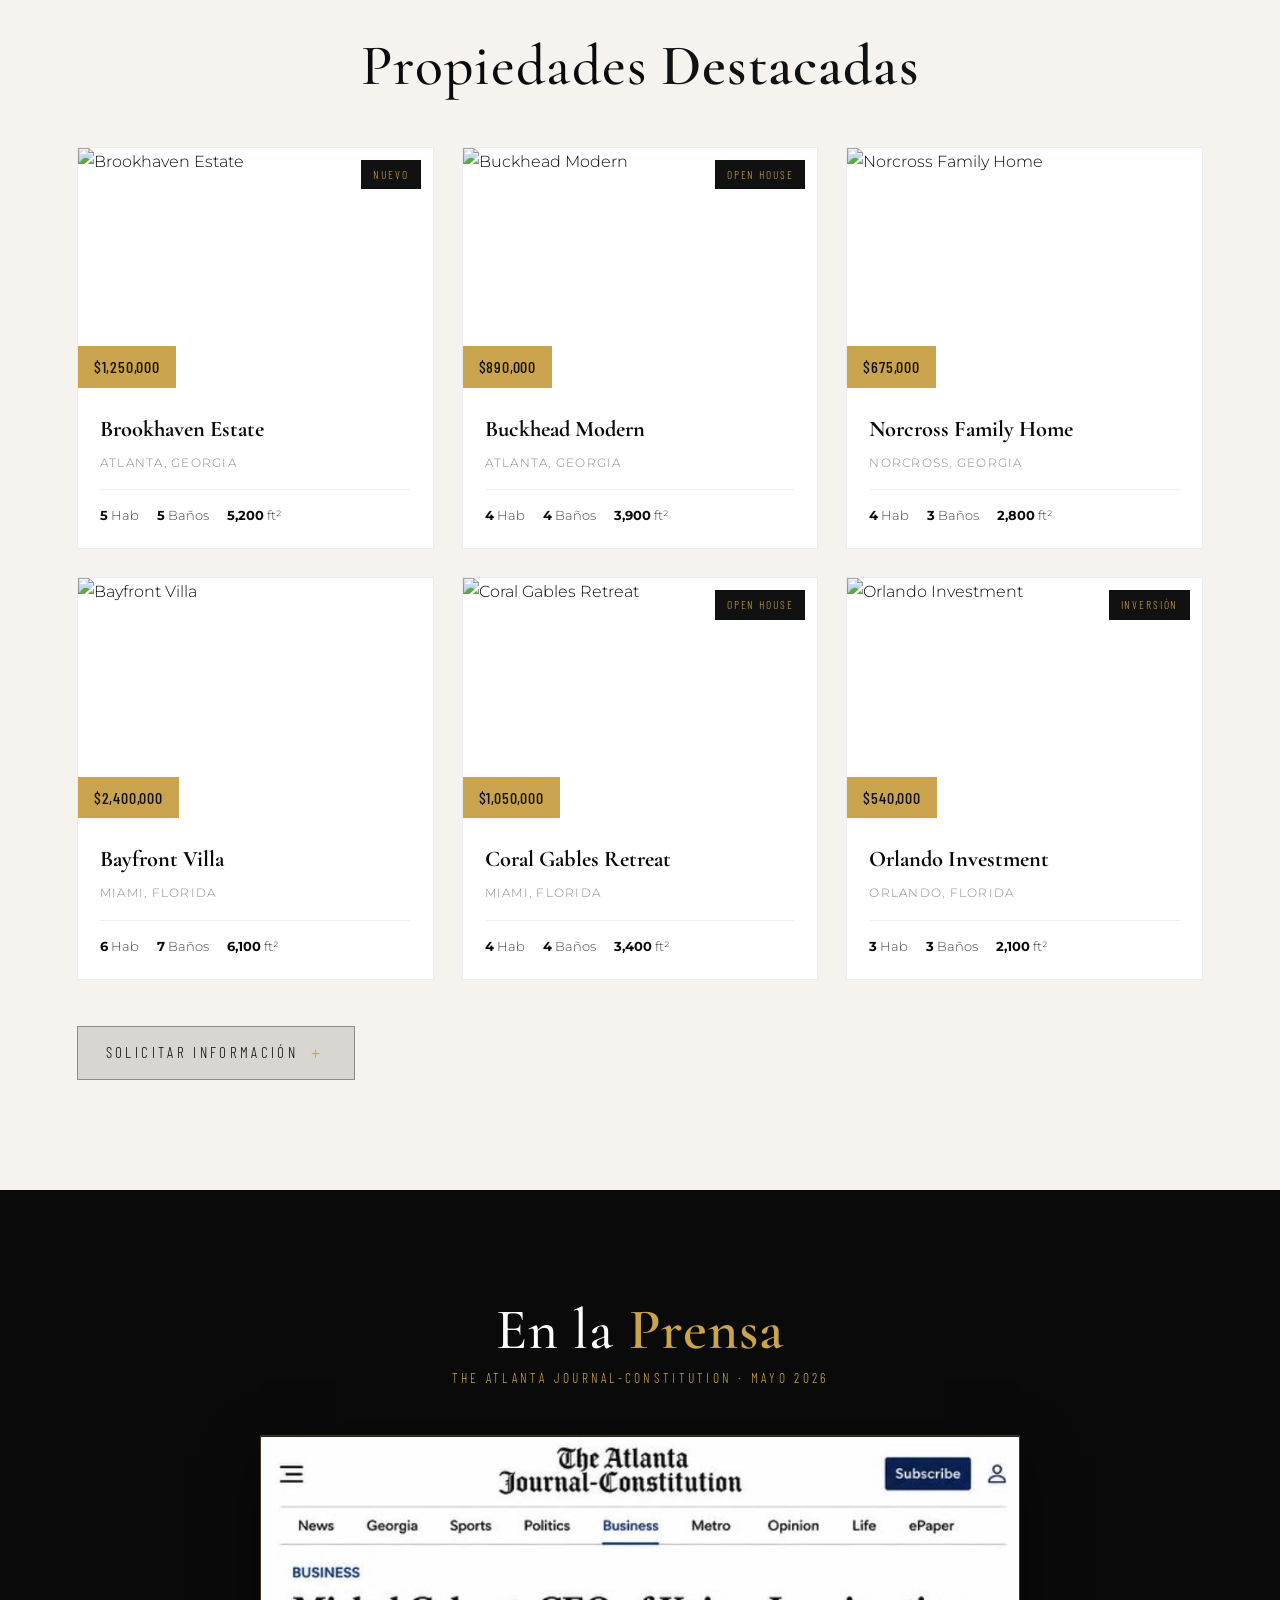
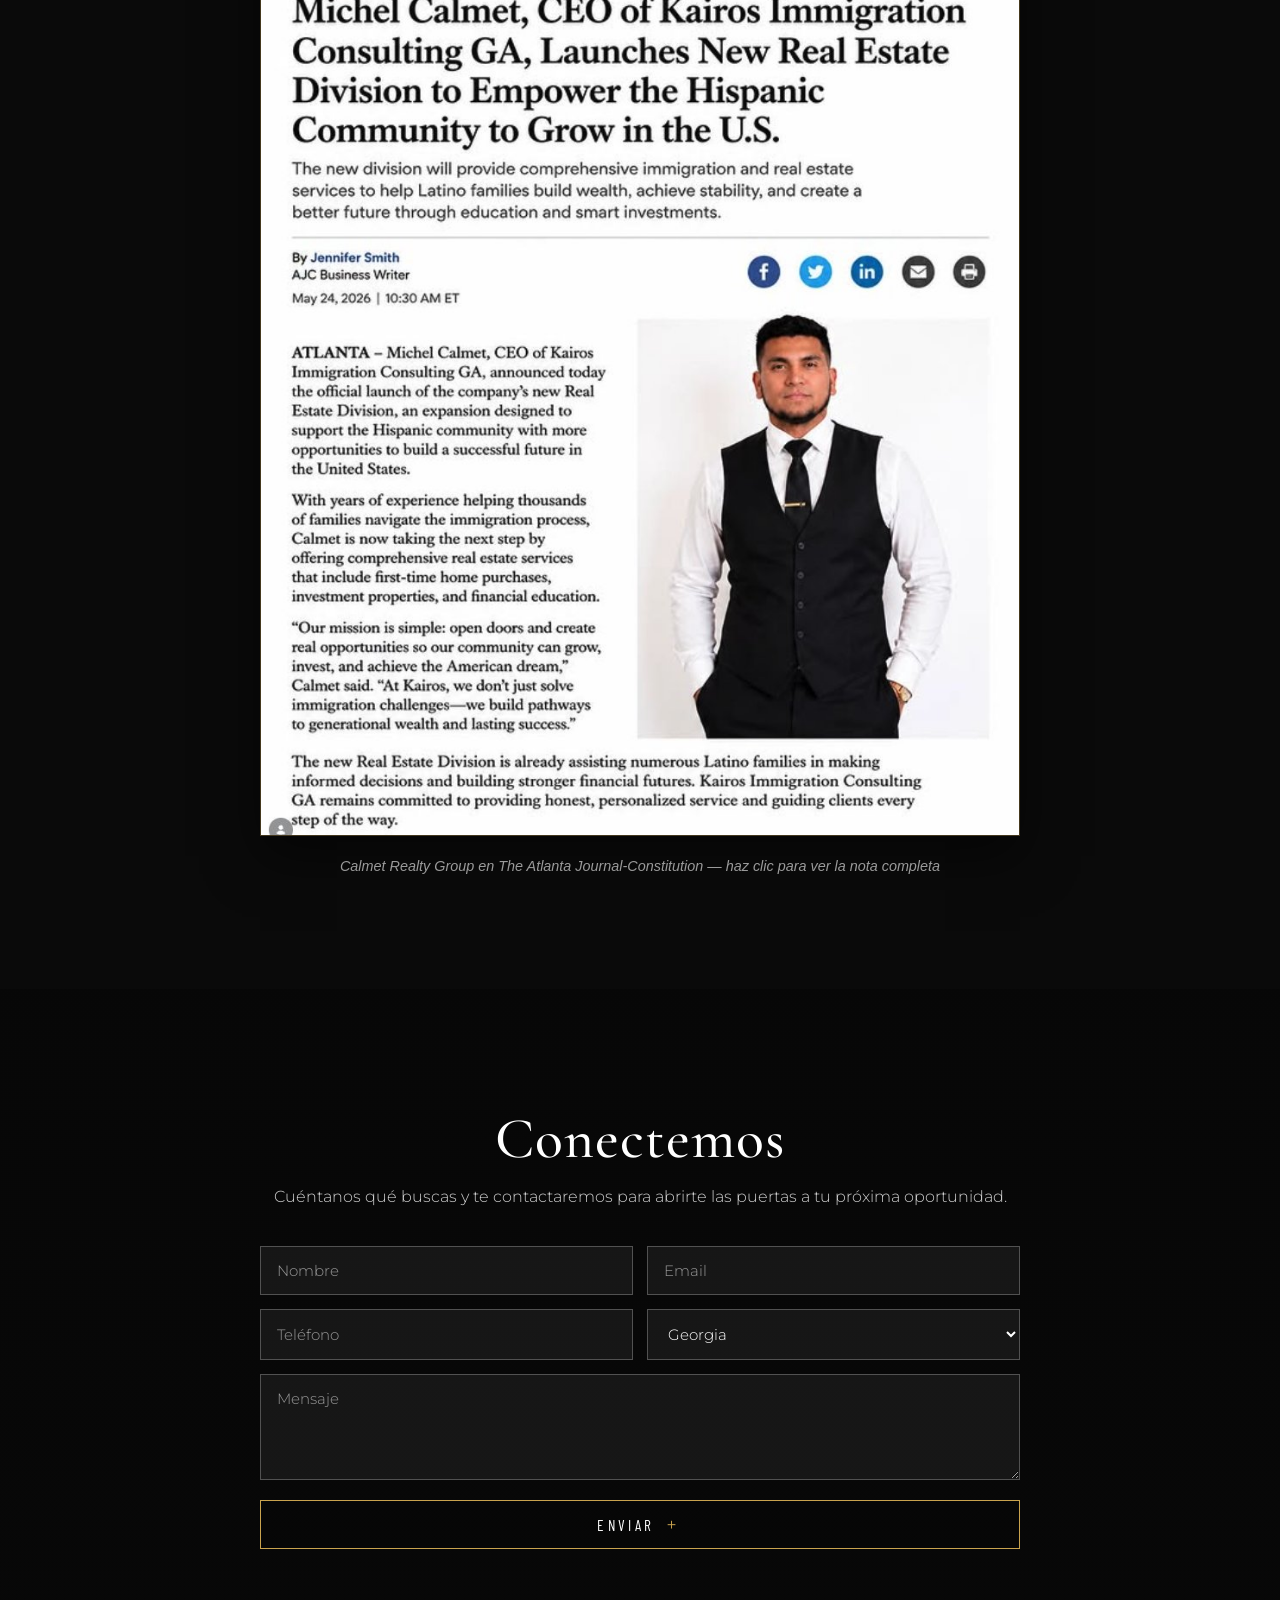
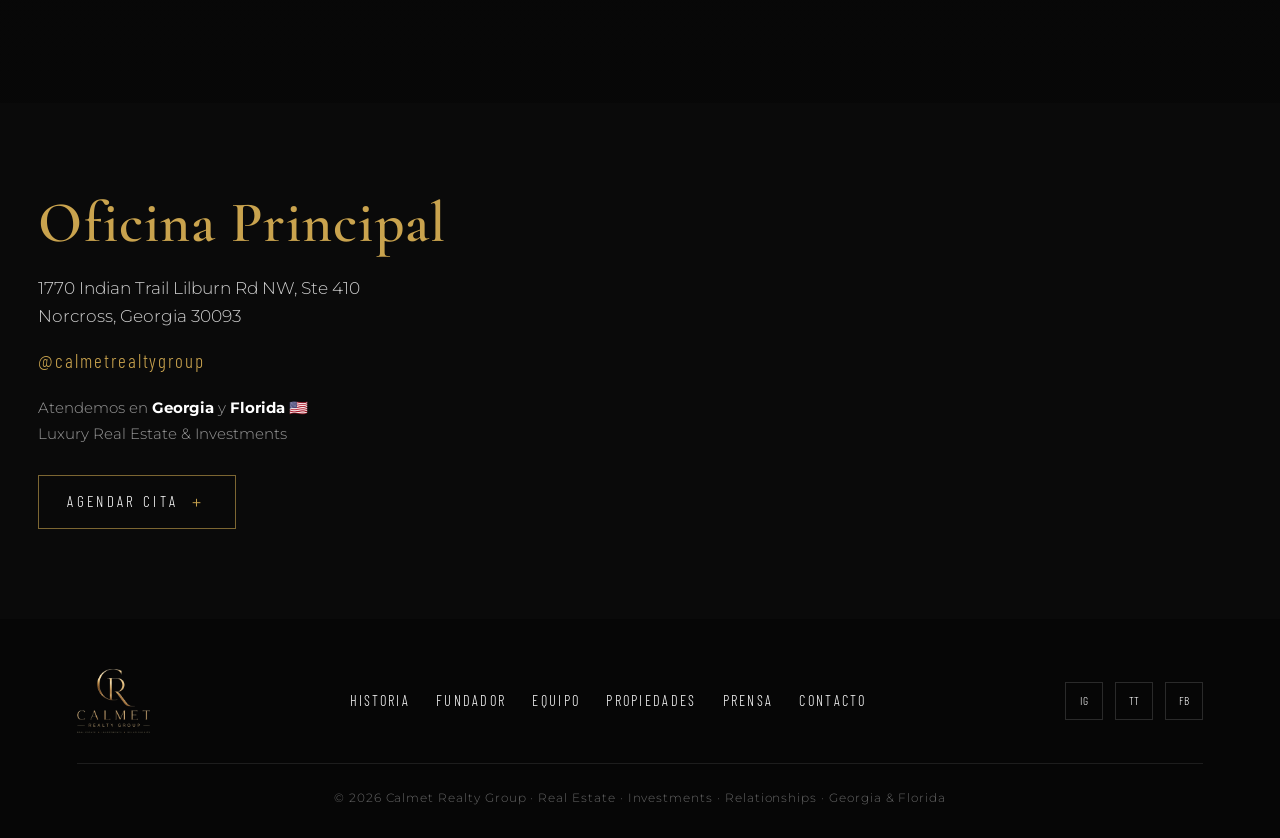
==== commit a825a6d6: "Restaurar diseno original: logo arriba (sin fondo negro), ubicacion grande al centro - Logo Calmet t" ====
--- a/index.html
+++ b/index.html
@@ -38,6 +38,7 @@
         <span class="dot">•</span>
         <a href="#contact">Contacto</a>
       </div>
+      <a href="#top" class="brand"><img src="assets/logo.png" alt="Calmet Realty Group" /></a>
       <button class="menu-btn" id="menuBtn" aria-label="Menú">
         <span class="menu-bars"><i></i><i></i><i></i></span>
         <span class="menu-label">Menú</span>
@@ -57,11 +58,11 @@
     </ul>
 
     <div class="hero-content">
-      <img class="hero-logo" src="assets/logo.png" alt="Calmet Realty Group" />
-      <p class="hero-eyebrow">REAL ESTATE • INVESTMENTS • RELATIONSHIPS</p>
+      <p class="hero-eyebrow">BIENES RAÍCES DE LUJO · GEORGIA &amp; FLORIDA</p>
+      <h1 class="hero-city" id="heroCity">Georgia</h1>
       <div class="hero-cta">
-        <a href="#listings" class="gbtn">Propiedades <i>＋</i></a>
-        <a href="#ceo" class="gbtn">Conoce a Michel <i>＋</i></a>
+        <a href="#gallery-sec" class="gbtn">Galería <i>＋</i></a>
+        <a href="#team" class="gbtn">Nuestro Equipo <i>＋</i></a>
       </div>
     </div>
 
@@ -79,7 +80,7 @@
       </div>
       <div class="about-right">
         <p><strong>Calmet Realty Group</strong> nace con una misión clara: abrir puertas y crear oportunidades reales para que nuestra comunidad crezca, invierta y alcance el sueño americano.</p>
-        <p>Fundada por <strong>Michel Calmet</strong> —CEO de Kairos Immigration Consulting GA— como la división de bienes raíces que acompaña a las familias latinas no solo en su proceso migratorio, sino en la construcción de patrimonio a través de la compra de su primera casa, propiedades de inversión y educación financiera.</p>
+        <p>Fundada por <strong>Michel Calmet</strong> —CEO de Kairos Immigration Consulting GA— como la división de bienes raíces que acompaña a las familias latinas no solo en su proceso migratorio, sino en la construcción de patrimonio: la compra de su primera casa, propiedades de inversión y educación financiera.</p>
         <p>Más que vender propiedades, construimos relaciones y caminos hacia la riqueza generacional. Bienes raíces de lujo e inversiones en <strong>Georgia</strong> y <strong>Florida</strong>.</p>
         <a href="#ceo" class="gbtn dark">Conoce al fundador <i>＋</i></a>
       </div>
@@ -90,7 +91,7 @@
   <section class="ceo" id="ceo">
     <div class="ceo-inner">
       <div class="ceo-photo">
-        <img src="assets/michel.jpg" alt="Michel Calmet, CEO y Fundador" />
+        <img src="https://images.unsplash.com/photo-1560250097-0b93528c311a?auto=format&fit=crop&w=800&q=80" alt="Michel Calmet, CEO y Fundador" />
       </div>
       <div class="ceo-text">
         <p class="ceo-eyebrow">CEO & FUNDADOR</p>
@@ -102,26 +103,10 @@
     </div>
   </section>
 
-  <!-- ===== SERVICES (tagline) ===== -->
-  <section class="services" id="services">
-    <h2 class="site-title center">Lo que <strong>hacemos</strong></h2>
-    <div class="services-grid">
-      <div class="service reveal">
-        <span class="service-num">01</span>
-        <h3>Real Estate</h3>
-        <p>Compra de tu primera casa y propiedades de lujo en Georgia y Florida, con acompañamiento en cada paso.</p>
-      </div>
-      <div class="service reveal">
-        <span class="service-num">02</span>
-        <h3>Investments</h3>
-        <p>Propiedades de inversión y estrategias para construir patrimonio y riqueza generacional.</p>
-      </div>
-      <div class="service reveal">
-        <span class="service-num">03</span>
-        <h3>Relationships</h3>
-        <p>Servicio honesto y personalizado. Construimos relaciones de confianza a largo plazo con cada familia.</p>
-      </div>
-    </div>
+  <!-- ===== TEAM ===== -->
+  <section class="team" id="team">
+    <h2 class="site-title center">Nuestro <strong>Equipo</strong></h2>
+    <div class="team-grid" id="teamGrid"><!-- JS --></div>
   </section>
 
   <!-- ===== GALLERY ===== -->
@@ -137,17 +122,13 @@
     <div class="center"><a href="#contact" class="gbtn dark">Solicitar información <i>＋</i></a></div>
   </section>
 
-  <!-- ===== PRESS / IN THE MEDIA ===== -->
+  <!-- ===== PRESS / IN THE MEDIA (imagen completa del artículo) ===== -->
   <section class="press" id="press">
     <h2 class="site-title center light">En la <strong>Prensa</strong></h2>
     <p class="press-sub">The Atlanta Journal-Constitution · Mayo 2026</p>
-    <div class="press-card">
-      <a href="#" class="press-img"><img src="assets/article.jpg" alt="Michel Calmet en The Atlanta Journal-Constitution" loading="lazy" /></a>
-      <div class="press-body">
-        <h3>“Michel Calmet, CEO de Kairos Immigration Consulting GA, lanza nueva División de Bienes Raíces para empoderar a la comunidad hispana”</h3>
-        <p>La nueva división ofrece servicios integrales de inmigración y bienes raíces para ayudar a las familias latinas a construir patrimonio, lograr estabilidad y crear un mejor futuro a través de la educación y las inversiones inteligentes.</p>
-        <span class="press-source">— The Atlanta Journal-Constitution</span>
-      </div>
+    <div class="press-figure">
+      <img src="assets/article.jpg" alt="Michel Calmet en The Atlanta Journal-Constitution" id="pressImg" loading="lazy" />
+      <p class="press-caption">Calmet Realty Group en The Atlanta Journal-Constitution — haz clic para ver la nota completa</p>
     </div>
   </section>
 
@@ -192,7 +173,7 @@
     <div class="footer-top">
       <a href="#top" class="footer-brand"><img src="assets/logo.png" alt="Calmet Realty Group" /></a>
       <nav class="footer-nav">
-        <a href="#about">Historia</a><a href="#ceo">Fundador</a><a href="#services">Servicios</a>
+        <a href="#about">Historia</a><a href="#ceo">Fundador</a><a href="#team">Equipo</a>
         <a href="#listings">Propiedades</a><a href="#press">Prensa</a><a href="#contact">Contacto</a>
       </nav>
       <div class="footer-social">
@@ -211,7 +192,7 @@
       <ul class="overlay-nav">
         <li><a href="#about">Nuestra Historia</a></li>
         <li><a href="#ceo">Fundador</a></li>
-        <li><a href="#services">Servicios</a></li>
+        <li><a href="#team">Equipo</a></li>
         <li><a href="#listings">Propiedades</a></li>
         <li><a href="#press">Prensa</a></li>
         <li><a href="#contact">Contacto</a></li>
--- a/styles.css
+++ b/styles.css
@@ -50,6 +50,8 @@
 .bar-contact{display:flex;align-items:center;gap:12px;font-size:.78rem;letter-spacing:.1em;color:rgba(255,255,255,.85)}
 .bar-contact a:hover{color:var(--gold)}
 .bar-contact .dot{color:var(--gold)}
+.brand{position:absolute;left:50%;top:14px;transform:translateX(-50%);display:block}
+.brand img{height:74px;width:auto;filter:drop-shadow(0 4px 16px rgba(0,0,0,.5))}
 .menu-btn{display:flex;align-items:center;gap:12px;background:none;border:none;color:#fff;cursor:pointer;font-family:var(--cond);font-size:1rem;letter-spacing:.28em;text-transform:uppercase;margin-left:auto}
 .menu-bars{display:flex;flex-direction:column;gap:5px;width:28px}
 .menu-bars i{height:2px;width:100%;background:#fff;transition:.3s}
@@ -66,9 +68,9 @@
 .loc-rail li:hover{color:#fff}
 .loc-rail li.active{color:#fff}
 .loc-rail li.active:after{width:14px}
-.hero-content{position:absolute;left:50%;top:52%;transform:translate(-50%,-50%);z-index:15;text-align:center;width:92%;max-width:720px}
-.hero-logo{width:clamp(200px,30vw,360px);margin:0 auto 20px;filter:drop-shadow(0 8px 30px rgba(0,0,0,.6))}
-.hero-eyebrow{font-family:var(--cond);font-size:clamp(.7rem,1.6vw,.9rem);letter-spacing:.42em;color:var(--gold-2);margin-bottom:30px;text-transform:uppercase}
+.hero-content{position:absolute;left:50%;top:54%;transform:translate(-50%,-50%);z-index:15;text-align:center;width:92%;max-width:760px}
+.hero-eyebrow{font-family:var(--cond);font-size:clamp(.7rem,1.6vw,.9rem);letter-spacing:.42em;color:var(--gold-2);margin-bottom:16px;text-transform:uppercase}
+.hero-city{font-family:var(--serif);font-size:clamp(3rem,9vw,6.5rem);font-weight:500;line-height:1;text-shadow:0 4px 30px rgba(0,0,0,.5);margin-bottom:34px;transition:.4s}
 .hero-cta{display:flex;gap:18px;justify-content:center;flex-wrap:wrap}
 .vol{position:absolute;bottom:34px;right:40px;z-index:20;width:48px;height:48px;border-radius:50%;border:1px solid rgba(255,255,255,.5);background:rgba(0,0,0,.3);color:#fff;font-size:1.05rem;cursor:pointer;transition:.3s}
 .vol:hover{background:var(--gold);border-color:var(--gold);color:#111}
@@ -108,6 +110,18 @@
 .service-num{font-family:var(--serif);font-size:2.4rem;color:var(--gold);font-weight:600}
 .service h3{font-family:var(--serif);font-size:1.7rem;margin:6px 0 12px;font-weight:600}
 .service p{color:#555;font-size:.96rem}
+
+/* ===== TEAM ===== */
+.team{background:var(--cream);color:var(--ink);padding:110px 6%}
+.team .site-title{margin-bottom:50px}
+.team .site-title strong{color:#111}
+.team-grid{display:grid;grid-template-columns:repeat(4,1fr);gap:30px;max-width:1150px;margin:0 auto}
+.member{text-align:center}
+.member-img{overflow:hidden;margin-bottom:16px;aspect-ratio:4/5;background:#ddd}
+.member-img img{width:100%;height:100%;object-fit:cover;transition:.6s;filter:grayscale(100%)}
+.member:hover .member-img img{filter:grayscale(0);transform:scale(1.05)}
+.member-name{font-family:var(--serif);font-size:1.45rem;font-weight:600}
+.member-role{font-family:var(--cond);font-size:.82rem;letter-spacing:.14em;text-transform:uppercase;color:var(--gold)}
 
 /* ===== GALLERY ===== */
 .gallery-sec{background:var(--ink-2);padding:110px 6%}
@@ -138,11 +152,10 @@
 .press{background:var(--ink);padding:110px 6%}
 .press .site-title{margin-bottom:6px}
 .press-sub{text-align:center;font-family:var(--cond);letter-spacing:.24em;color:var(--gold);text-transform:uppercase;font-size:.85rem;margin-bottom:46px}
-.press-card{display:grid;grid-template-columns:.9fr 1.1fr;gap:46px;align-items:center;max-width:1050px;margin:0 auto;background:var(--ink-2);border:1px solid rgba(201,163,78,.25);padding:30px}
-.press-img img{width:100%;border:1px solid rgba(255,255,255,.08)}
-.press-body h3{font-family:var(--serif);font-size:1.7rem;line-height:1.3;font-weight:600;margin-bottom:18px;color:#fff}
-.press-body p{color:#bcbcbc;margin-bottom:18px}
-.press-source{font-family:var(--cond);letter-spacing:.2em;color:var(--gold-2);text-transform:uppercase;font-size:.85rem}
+.press-figure{max-width:760px;margin:0 auto;text-align:center}
+.press-figure img{width:100%;border:1px solid rgba(201,163,78,.3);cursor:pointer;transition:.4s;box-shadow:0 20px 50px rgba(0,0,0,.5)}
+.press-figure img:hover{transform:translateY(-4px);border-color:var(--gold)}
+.press-caption{margin-top:18px;color:#9a9a9a;font-size:.9rem;font-style:italic}
 
 /* ===== GIT ===== */
 .git{position:relative;padding:120px 6%;background:linear-gradient(rgba(7,7,7,.88),rgba(7,7,7,.93)),url('https://images.unsplash.com/photo-1600607687939-ce8a6c25118c?auto=format&fit=crop&w=1920&q=80') center/cover fixed}
@@ -205,8 +218,8 @@
 
 /* ===== RESPONSIVE ===== */
 @media(max-width:900px){
-  .about-inner,.ceo-inner,.office,.press-card{grid-template-columns:1fr;gap:34px}
-  .services-grid,.gallery-grid,.cards{grid-template-columns:repeat(2,1fr)}
+  .about-inner,.ceo-inner,.office{grid-template-columns:1fr;gap:34px}
+  .services-grid,.team-grid,.gallery-grid,.cards{grid-template-columns:repeat(2,1fr)}
   .office-map{min-height:320px}
   .ceo-photo:before{display:none}
 }
@@ -223,7 +236,7 @@
   .loc-rail li.active:after{display:none}
 }
 @media(max-width:520px){
-  .services-grid,.gallery-grid,.cards{grid-template-columns:1fr}
+  .services-grid,.team-grid,.gallery-grid,.cards{grid-template-columns:1fr}
   .gallery-grid img{height:220px}
   .hero-cta{flex-direction:column;align-items:center}
   .footer-top{flex-direction:column;text-align:center}
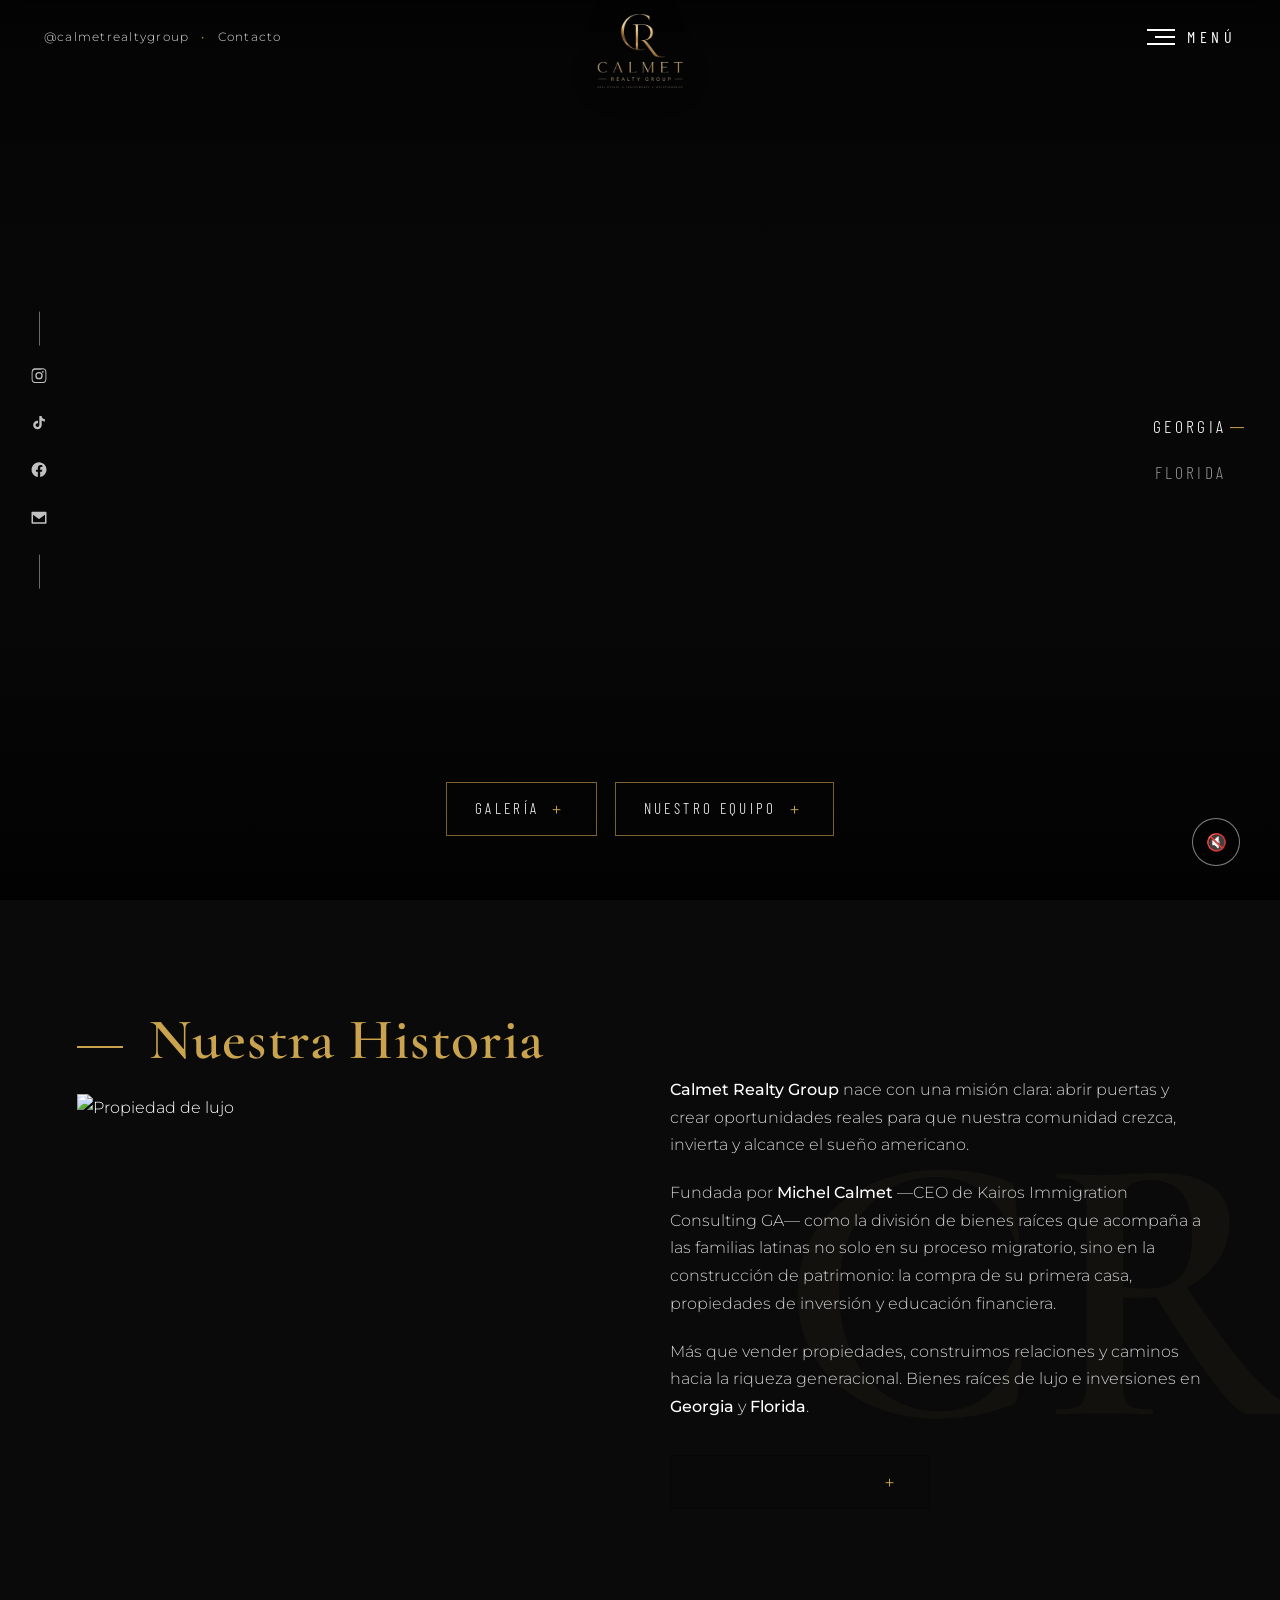
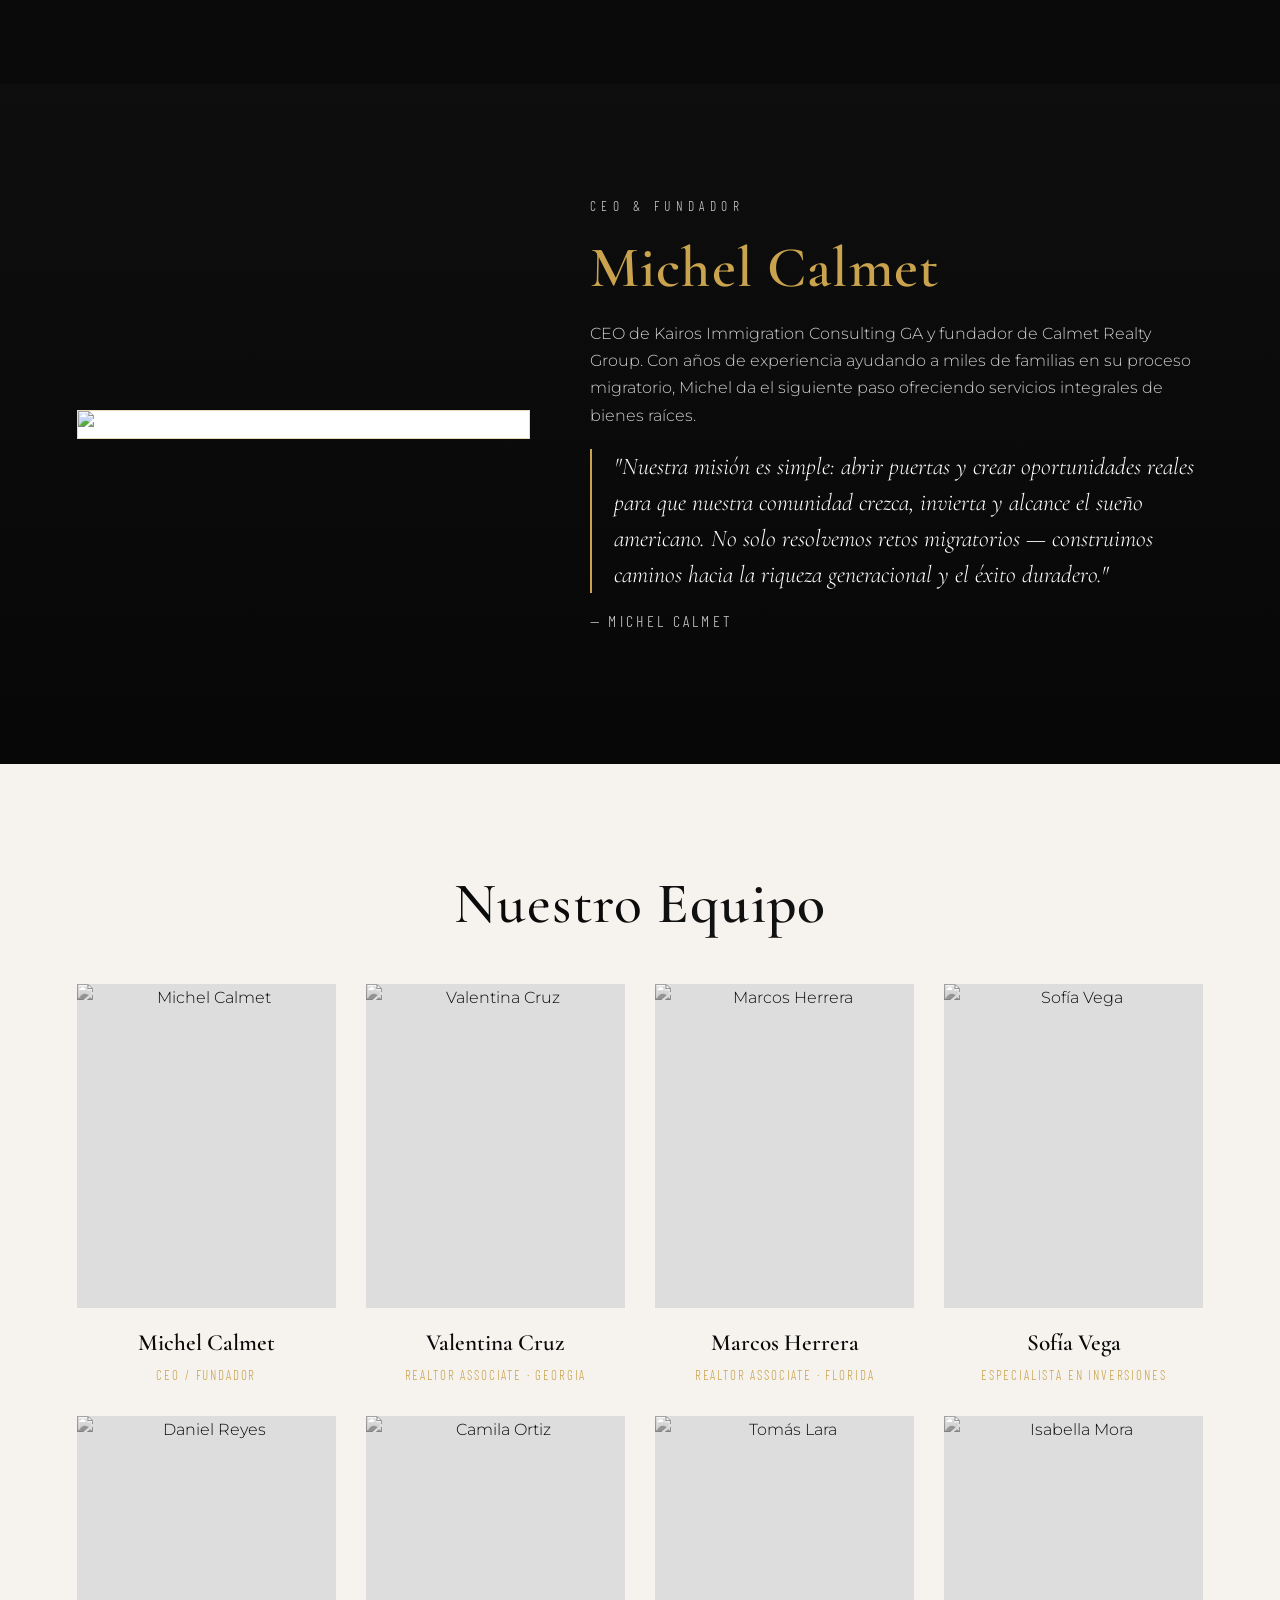
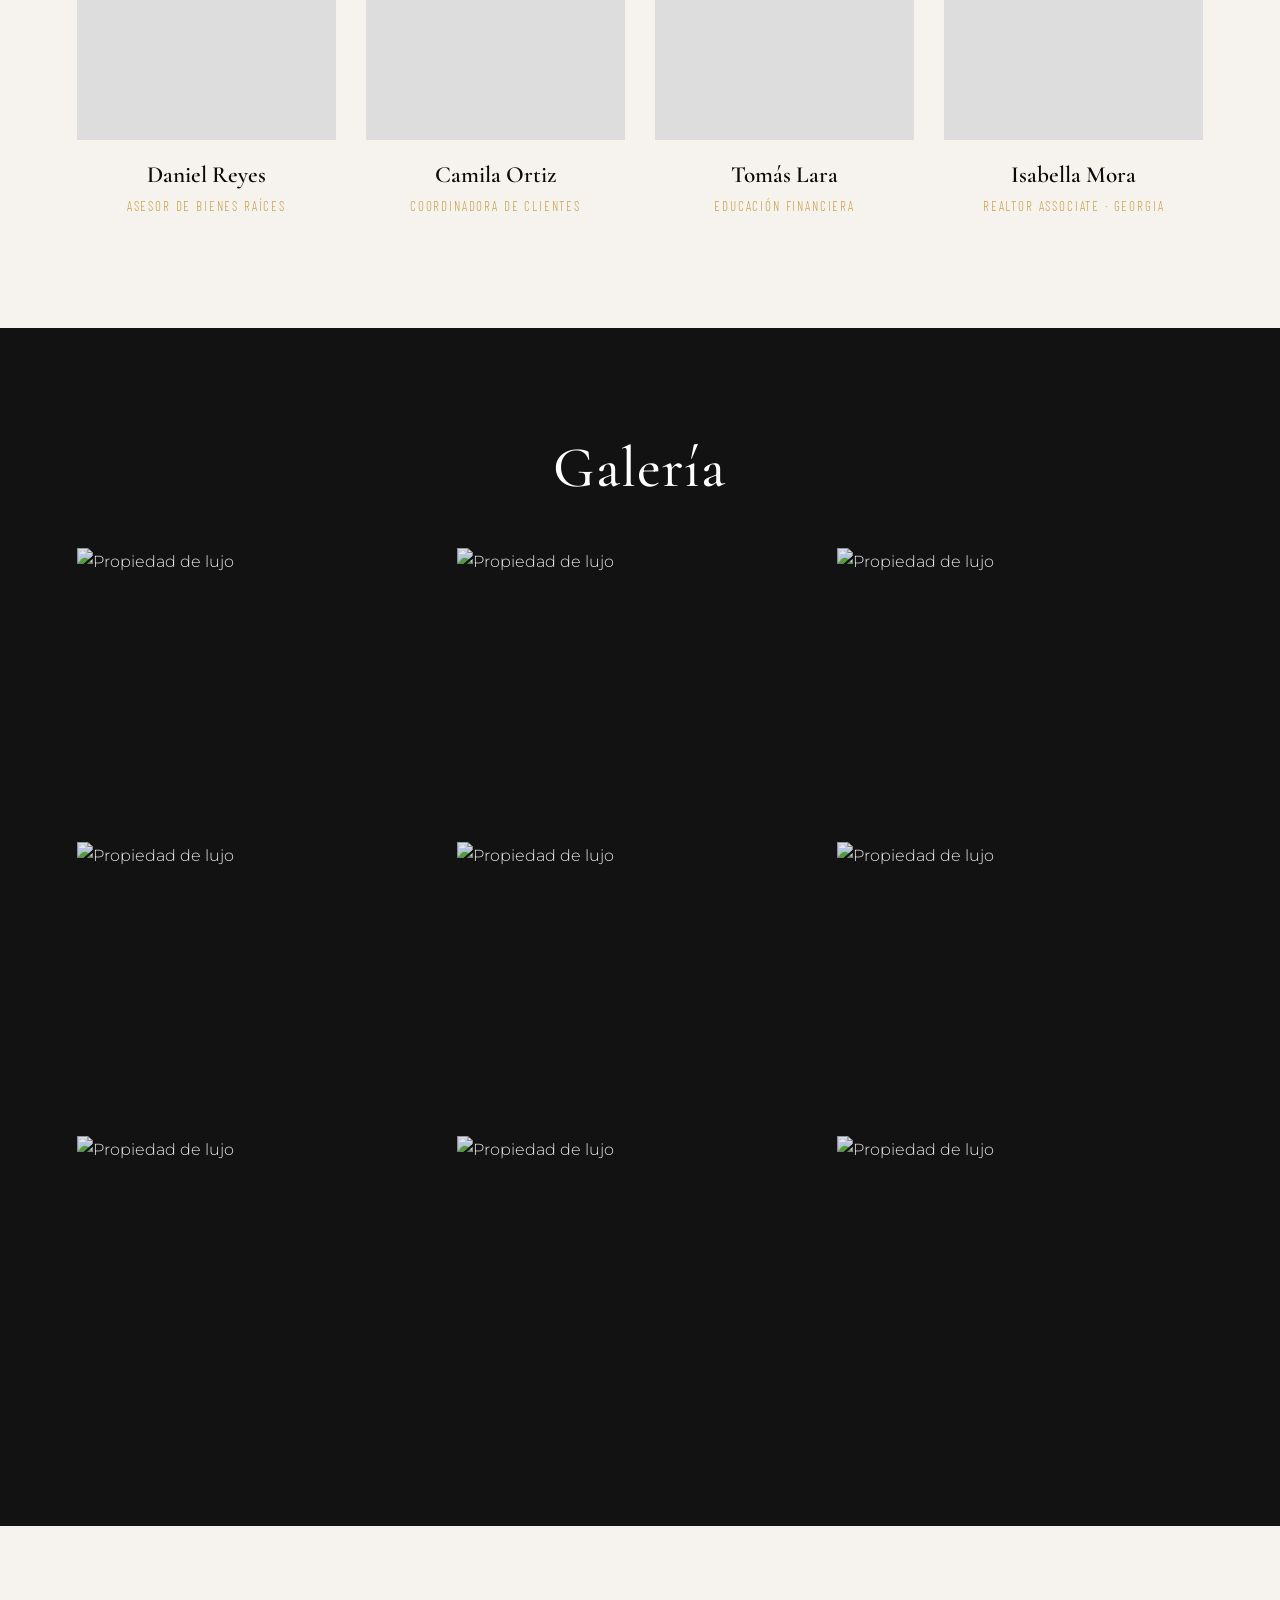
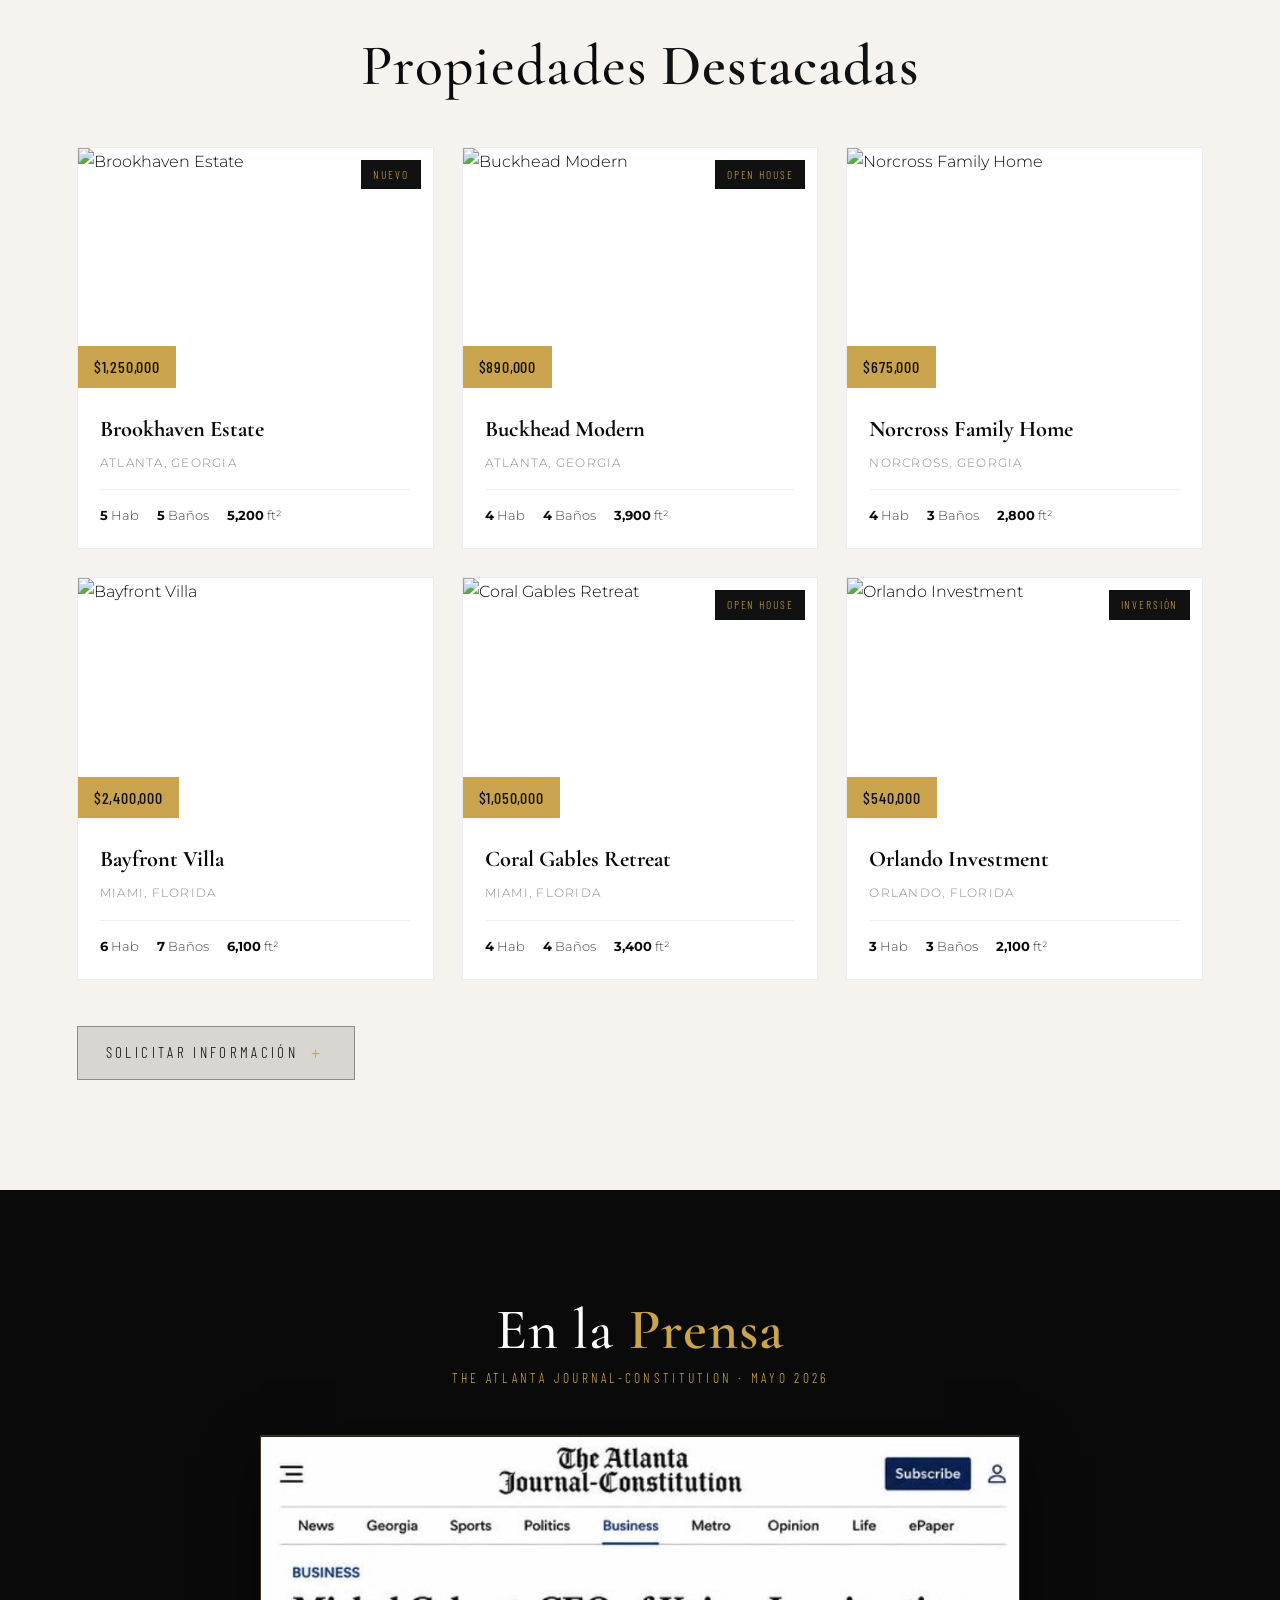
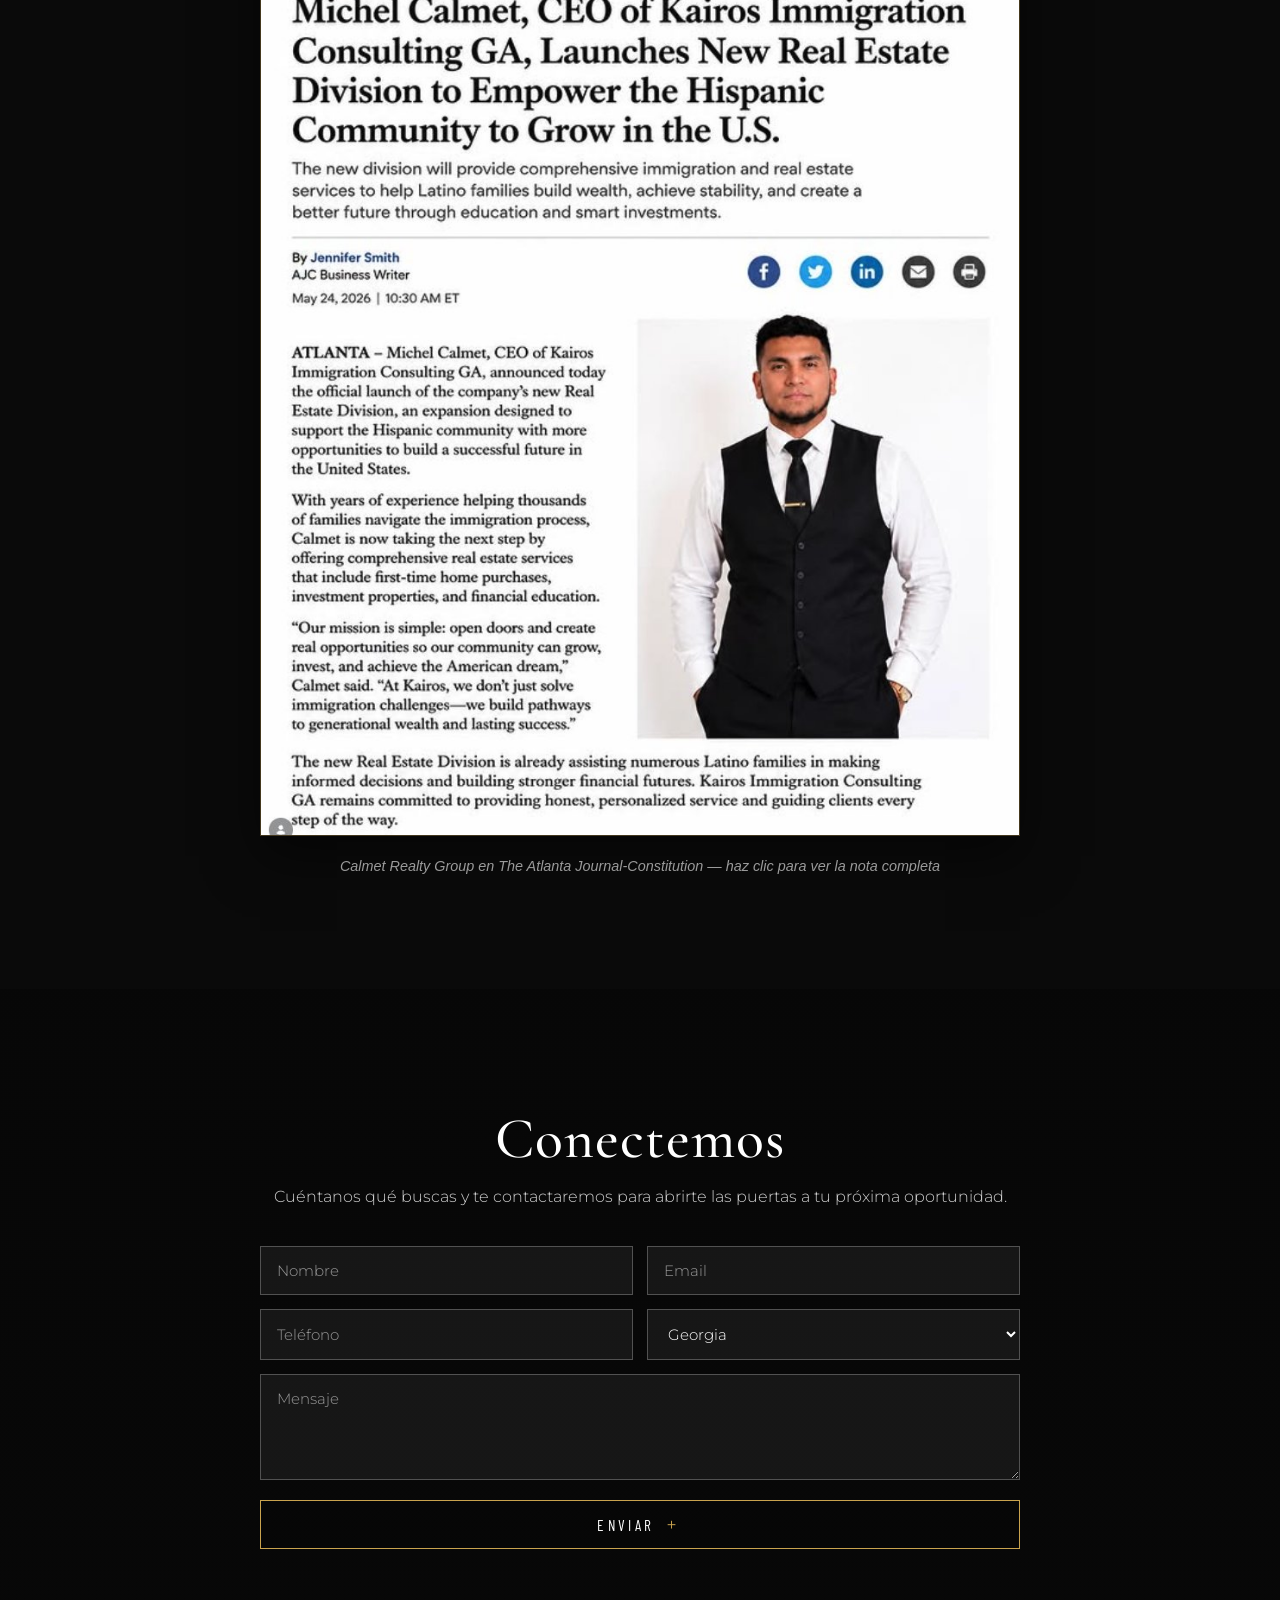
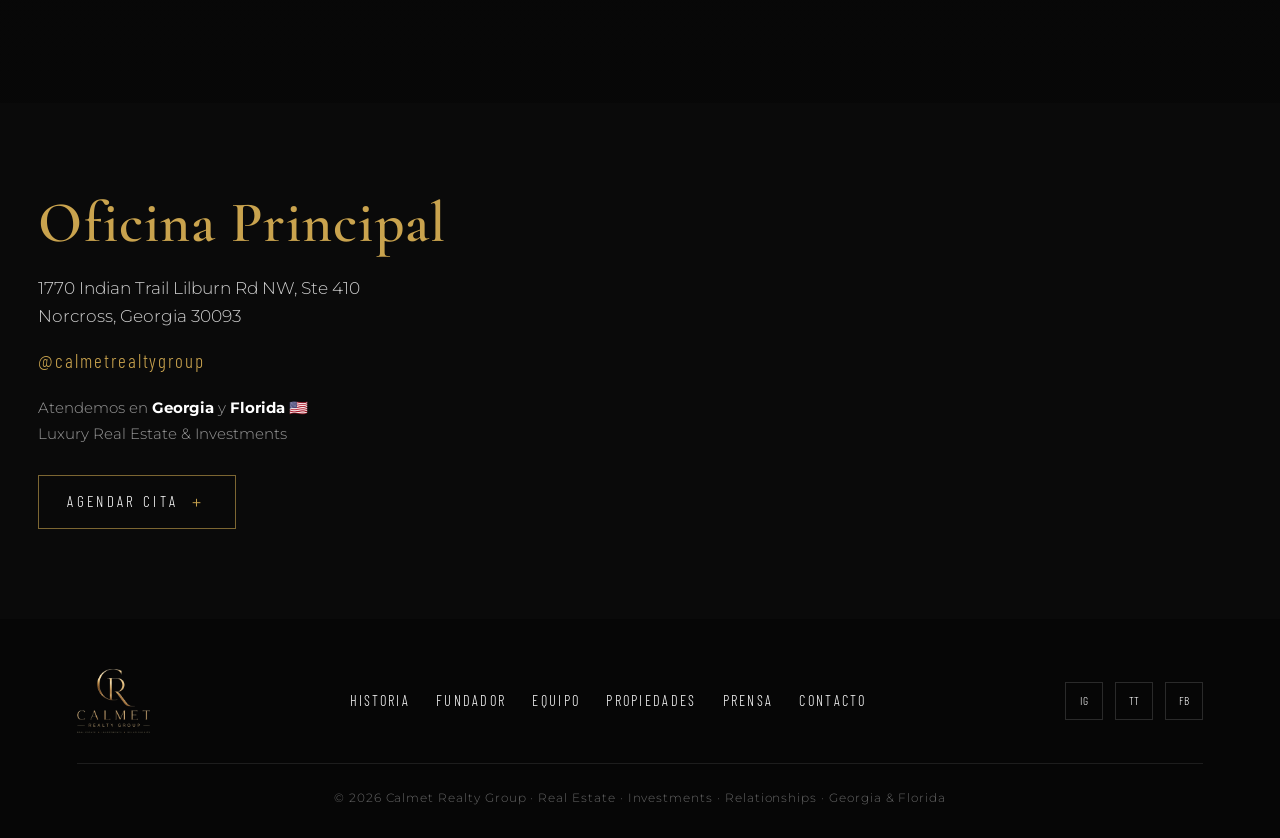
==== commit 79590538: "Hero como la referencia: sin texto en el centro, botones abajo, un solo video en loop - Quitado el n" ====
--- a/index.html
+++ b/index.html
@@ -28,7 +28,7 @@
   <main class="hero" id="top">
     <video class="hero-video" id="bgVideo" autoplay muted loop playsinline
            poster="https://images.unsplash.com/photo-1613490493576-7fde63acd811?auto=format&fit=crop&w=1920&q=80">
-      <source src="assets/georgia.mp4" type="video/mp4" />
+      <source src="assets/hero.mp4" type="video/mp4" />
     </video>
     <div class="hero-scrim"></div>
 
@@ -57,17 +57,12 @@
       <li data-city="florida">Florida</li>
     </ul>
 
-    <div class="hero-content">
-      <p class="hero-eyebrow">BIENES RAÍCES DE LUJO · GEORGIA &amp; FLORIDA</p>
-      <h1 class="hero-city" id="heroCity">Georgia</h1>
-      <div class="hero-cta">
-        <a href="#gallery-sec" class="gbtn">Galería <i>＋</i></a>
-        <a href="#team" class="gbtn">Nuestro Equipo <i>＋</i></a>
-      </div>
+    <div class="hero-cta">
+      <a href="#gallery-sec" class="gbtn">Galería <i>＋</i></a>
+      <a href="#team" class="gbtn">Nuestro Equipo <i>＋</i></a>
     </div>
 
     <button class="vol" id="volBtn" aria-label="Sonido"><span id="volIcon">🔇</span></button>
-    <a href="#about" class="scroll-hint">Desliza para explorar ▾</a>
   </main>
 
   <!-- ===== STORY / ABOUT ===== -->
--- a/styles.css
+++ b/styles.css
@@ -68,10 +68,7 @@
 .loc-rail li:hover{color:#fff}
 .loc-rail li.active{color:#fff}
 .loc-rail li.active:after{width:14px}
-.hero-content{position:absolute;left:50%;top:54%;transform:translate(-50%,-50%);z-index:15;text-align:center;width:92%;max-width:760px}
-.hero-eyebrow{font-family:var(--cond);font-size:clamp(.7rem,1.6vw,.9rem);letter-spacing:.42em;color:var(--gold-2);margin-bottom:16px;text-transform:uppercase}
-.hero-city{font-family:var(--serif);font-size:clamp(3rem,9vw,6.5rem);font-weight:500;line-height:1;text-shadow:0 4px 30px rgba(0,0,0,.5);margin-bottom:34px;transition:.4s}
-.hero-cta{display:flex;gap:18px;justify-content:center;flex-wrap:wrap}
+.hero-cta{position:absolute;left:50%;bottom:64px;transform:translateX(-50%);z-index:15;display:flex;gap:18px;justify-content:center;flex-wrap:wrap;width:max-content;max-width:92%}
 .vol{position:absolute;bottom:34px;right:40px;z-index:20;width:48px;height:48px;border-radius:50%;border:1px solid rgba(255,255,255,.5);background:rgba(0,0,0,.3);color:#fff;font-size:1.05rem;cursor:pointer;transition:.3s}
 .vol:hover{background:var(--gold);border-color:var(--gold);color:#111}
 .scroll-hint{position:absolute;bottom:34px;left:50%;transform:translateX(-50%);z-index:15;font-family:var(--cond);font-size:.8rem;letter-spacing:.3em;color:rgba(255,255,255,.7);text-transform:uppercase;animation:fade 2.4s infinite}
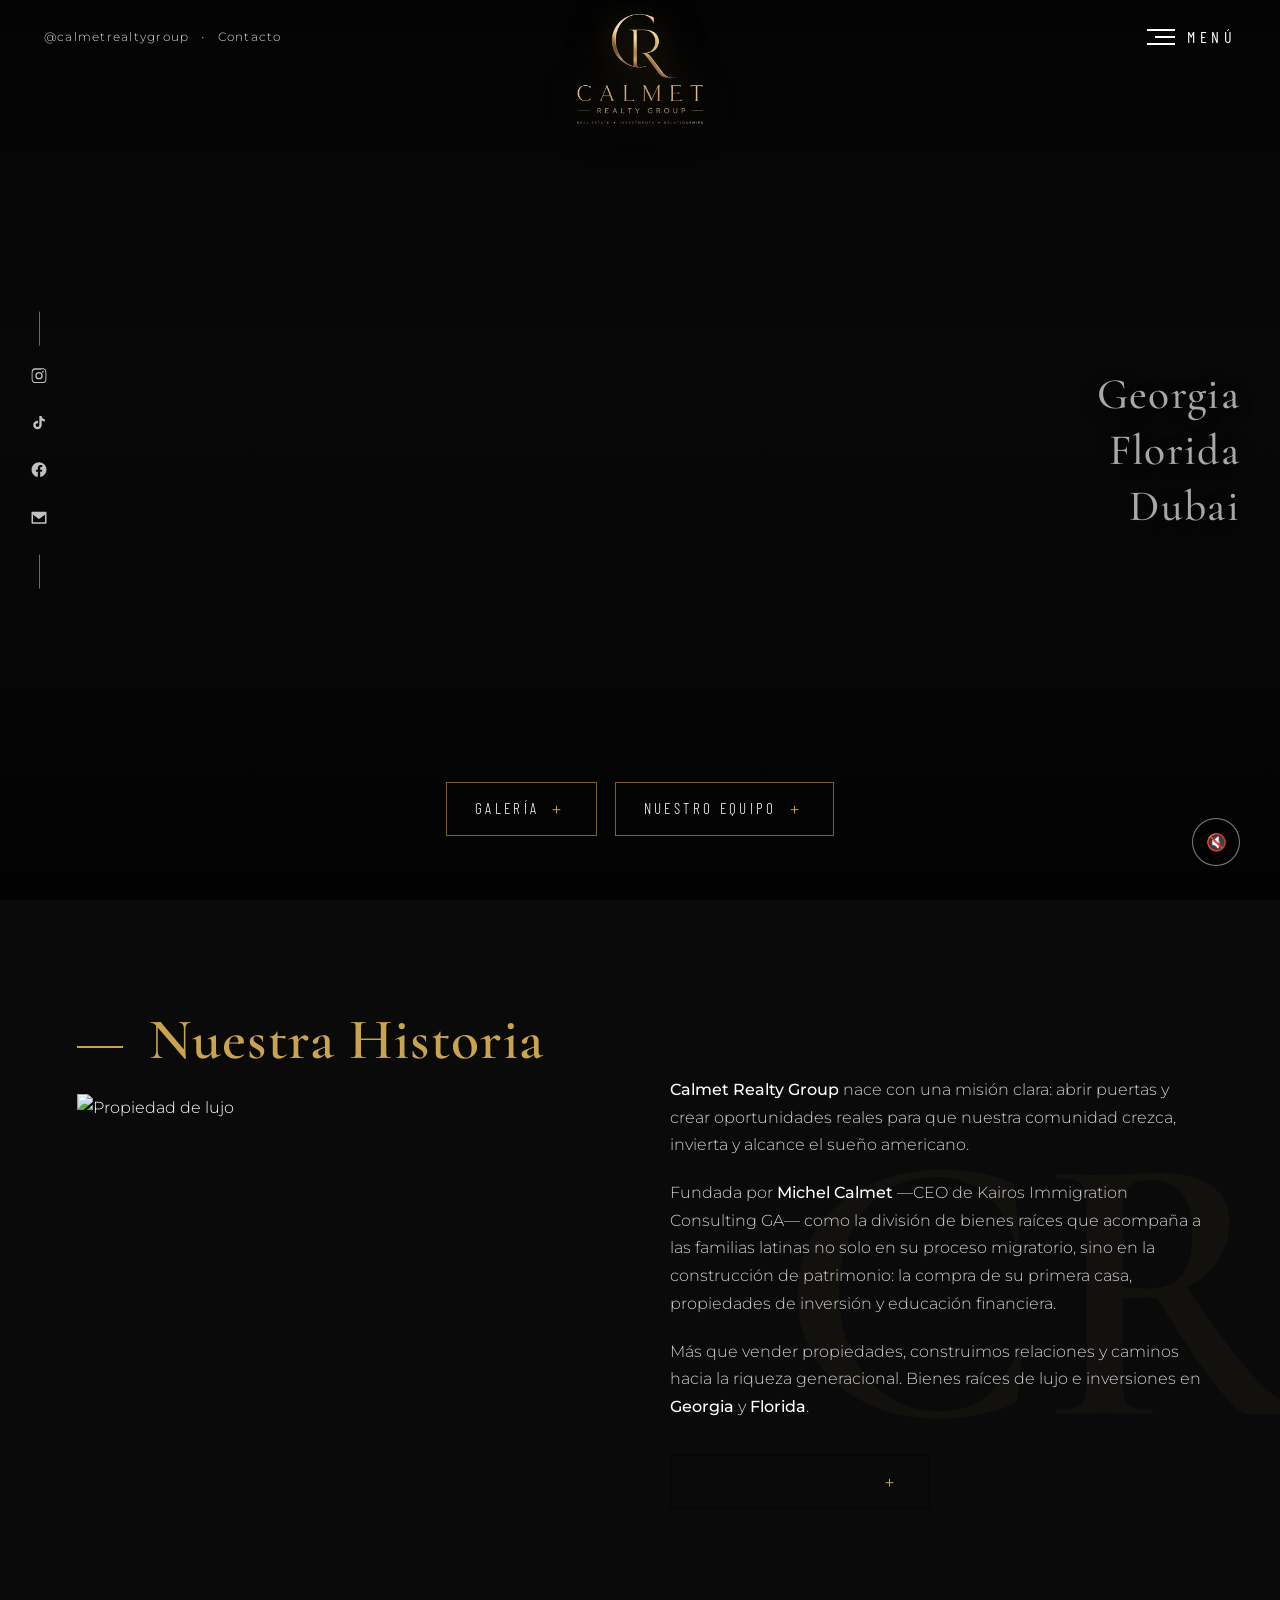
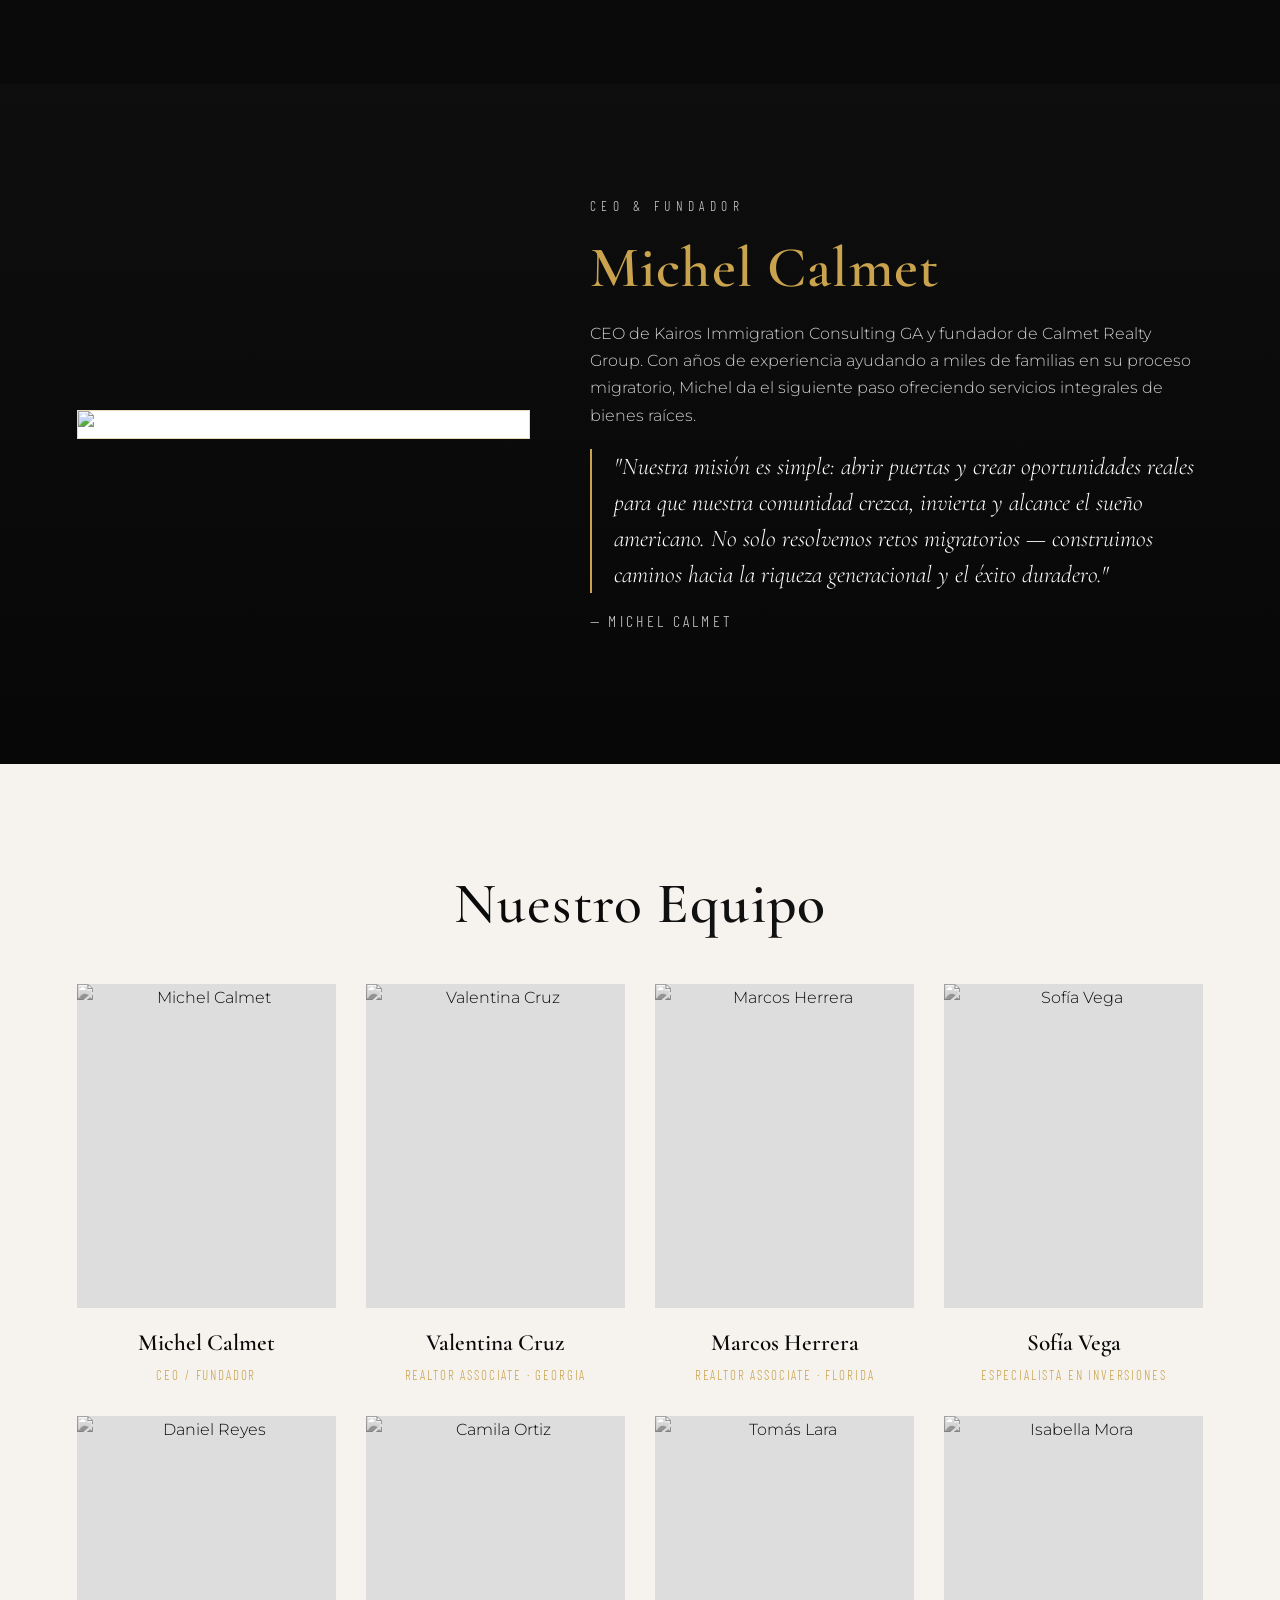
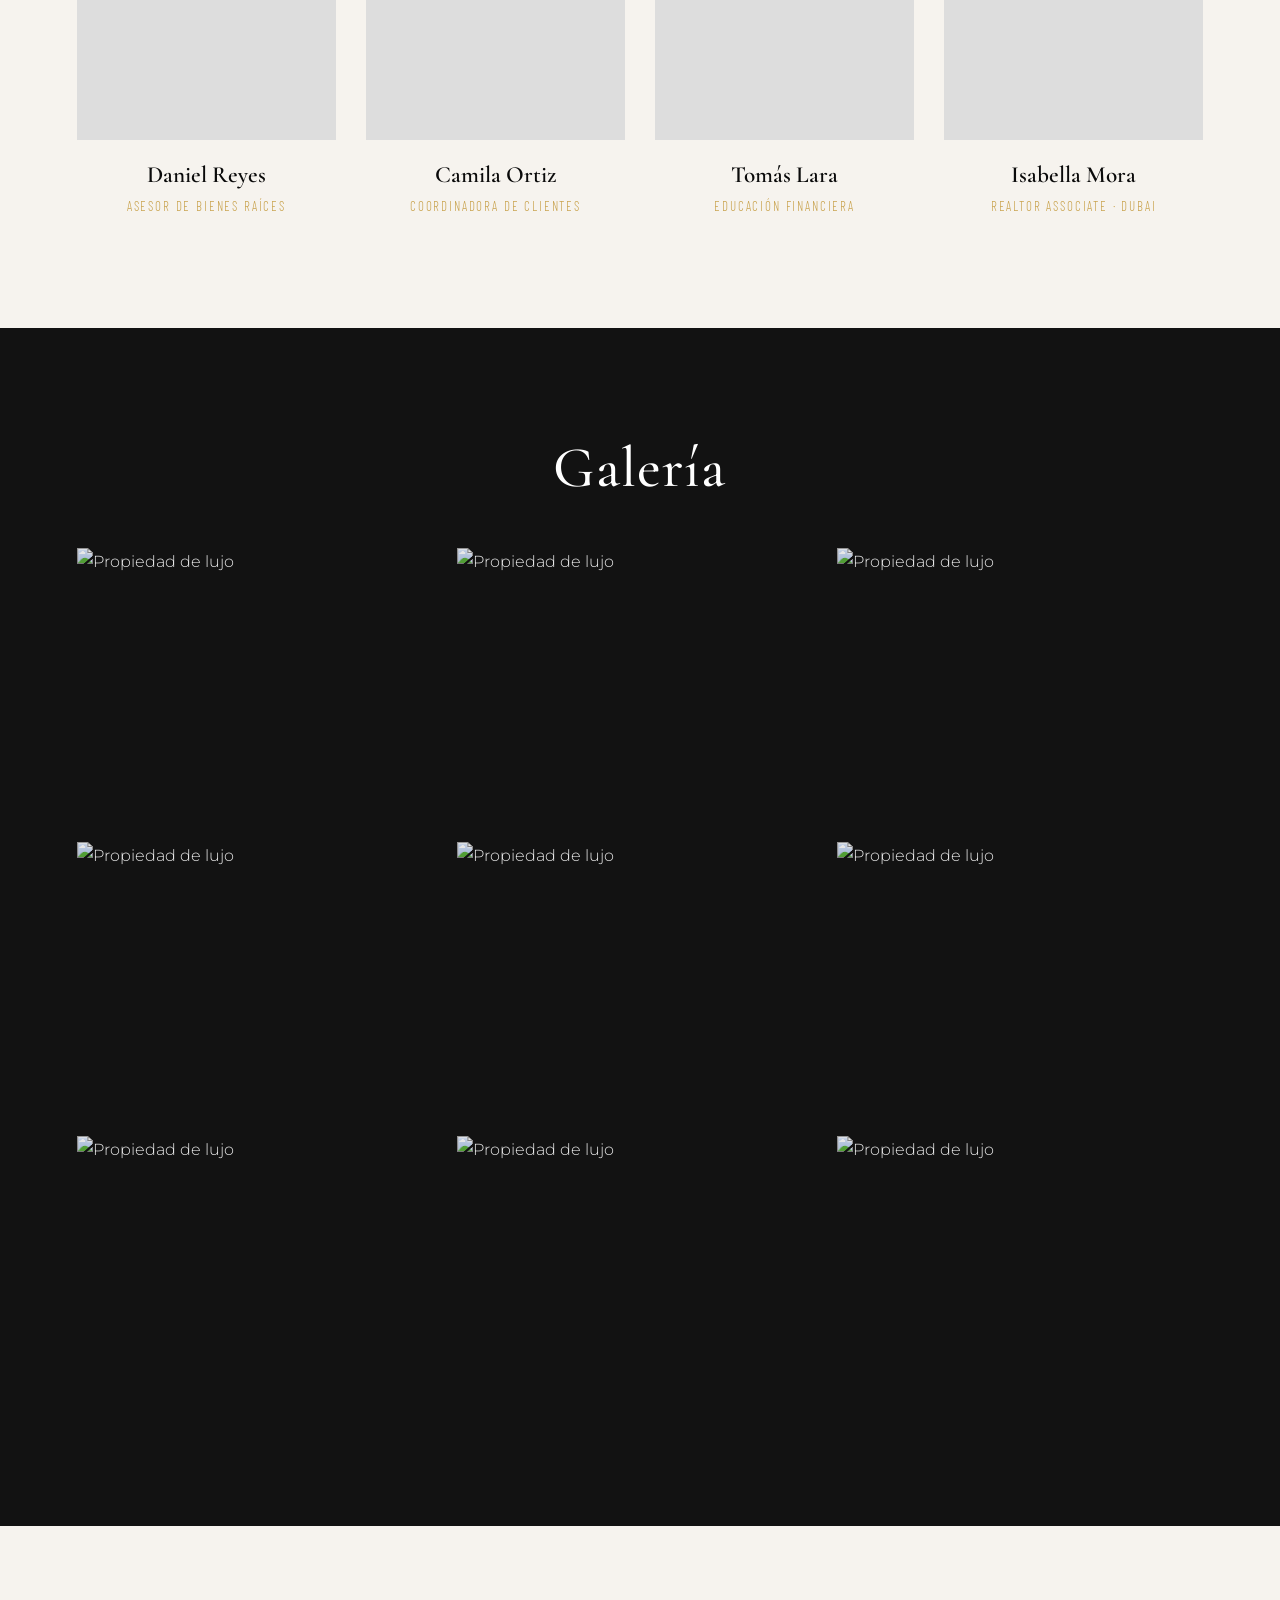
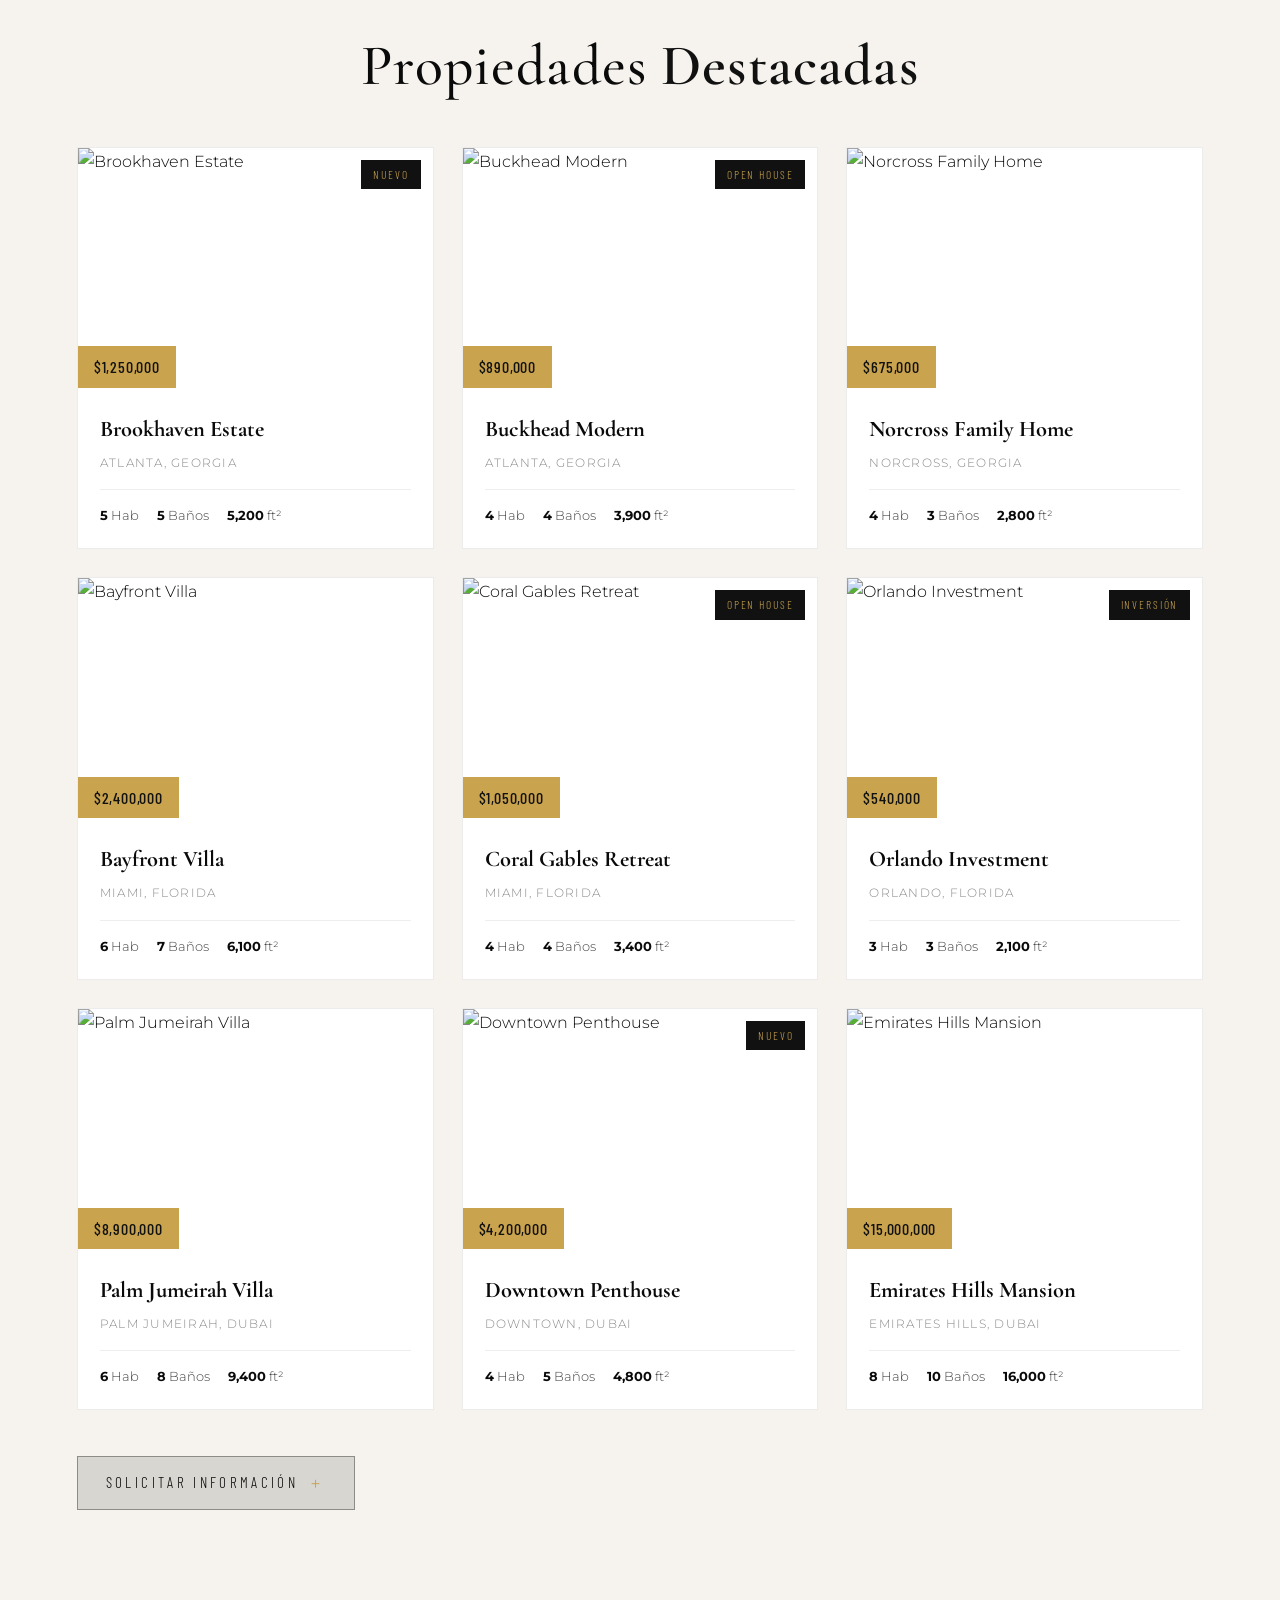
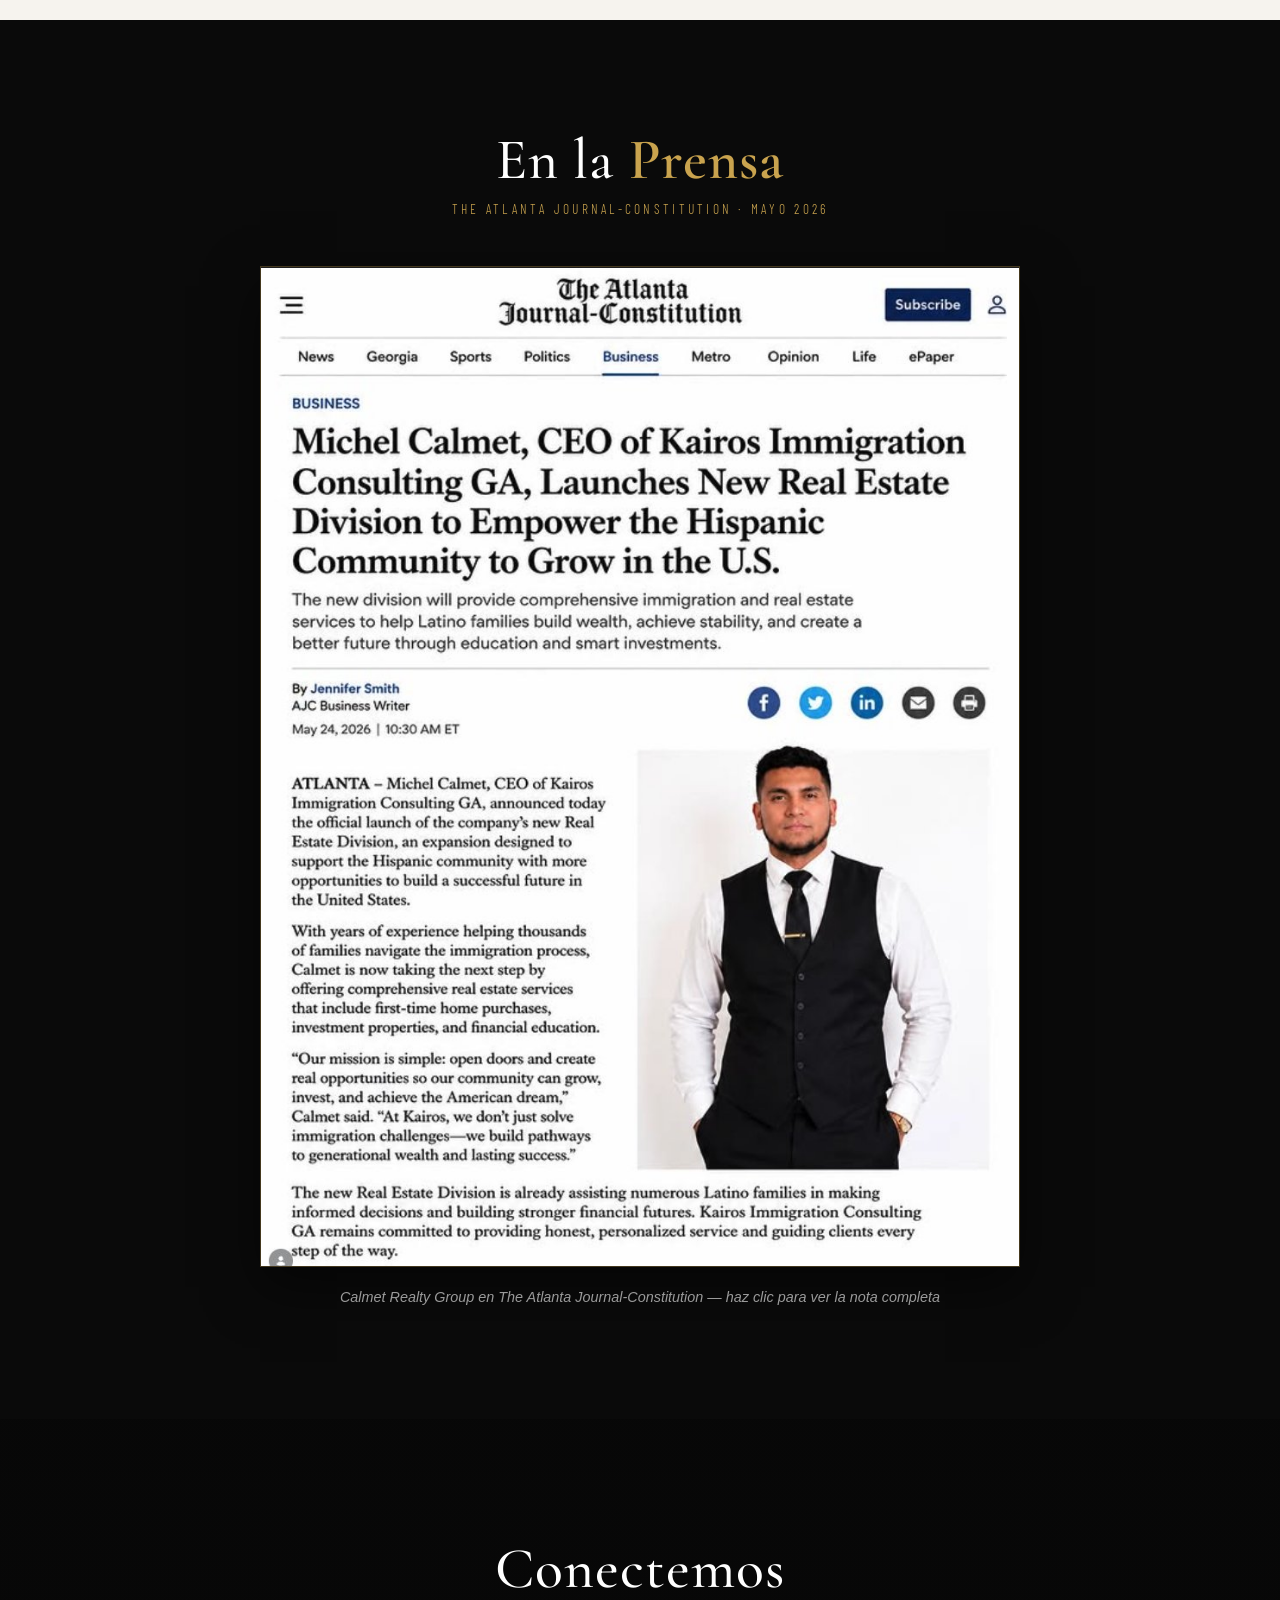
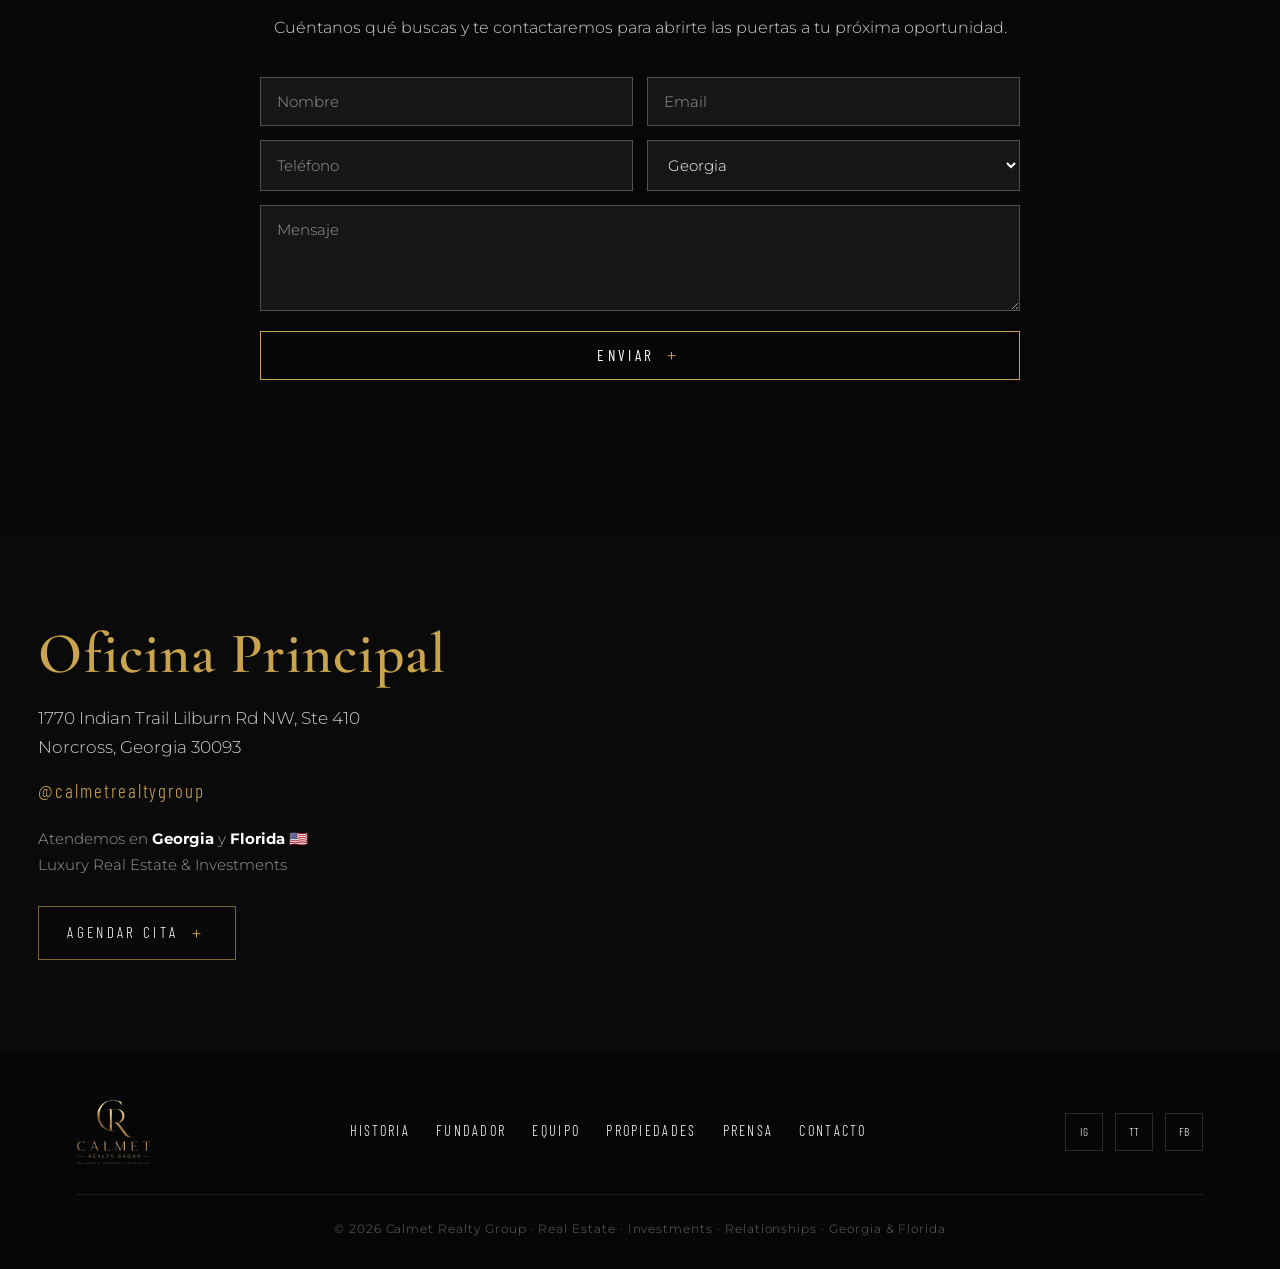
==== commit a2cc54ea: "Ubicaciones grandes + Dubai + paginas por ubicacion + video de casas de lujo - Georgia/Florida/Dubai" ====
--- a/index.html
+++ b/index.html
@@ -53,8 +53,9 @@
     </ul>
 
     <ul class="loc-rail" id="locRail">
-      <li class="active" data-city="georgia">Georgia</li>
+      <li data-city="georgia">Georgia</li>
       <li data-city="florida">Florida</li>
+      <li data-city="dubai">Dubai</li>
     </ul>
 
     <div class="hero-cta">
@@ -194,8 +195,9 @@
       </ul>
       <div class="overlay-offices">
         <span class="overlay-label">UBICACIONES</span>
-        <a href="#" data-city="georgia">Georgia</a>
-        <a href="#" data-city="florida">Florida</a>
+        <a href="georgia.html">Georgia</a>
+        <a href="florida.html">Florida</a>
+        <a href="dubai.html">Dubai</a>
       </div>
     </div>
   </nav>
--- a/styles.css
+++ b/styles.css
@@ -50,8 +50,21 @@
 .bar-contact{display:flex;align-items:center;gap:12px;font-size:.78rem;letter-spacing:.1em;color:rgba(255,255,255,.85)}
 .bar-contact a:hover{color:var(--gold)}
 .bar-contact .dot{color:var(--gold)}
-.brand{position:absolute;left:50%;top:14px;transform:translateX(-50%);display:block}
-.brand img{height:74px;width:auto;filter:drop-shadow(0 4px 16px rgba(0,0,0,.5))}
+.brand{position:absolute;left:50%;top:14px;transform:translateX(-50%);display:block;line-height:0}
+/* sombra oscura suave detrás para que el dorado siempre contraste con el video */
+.brand::before{content:"";position:absolute;left:50%;top:52%;transform:translate(-50%,-50%);
+  width:150%;height:170%;border-radius:50%;z-index:-1;
+  background:radial-gradient(ellipse at center, rgba(0,0,0,.55) 0%, rgba(0,0,0,.28) 45%, transparent 72%)}
+.brand img{height:110px;width:auto;display:block;
+  filter:drop-shadow(0 0 18px rgba(201,163,78,.55)) drop-shadow(0 4px 16px rgba(0,0,0,.6))}
+/* destello dorado que recorre el logo (recortado a la forma del logo) */
+.brand::after{content:"";position:absolute;inset:0;pointer-events:none;
+  -webkit-mask:url(assets/logo.png) center/contain no-repeat;
+  mask:url(assets/logo.png) center/contain no-repeat;
+  background:linear-gradient(110deg,transparent 38%,rgba(255,248,225,.95) 50%,transparent 62%);
+  background-size:260% 100%;background-repeat:no-repeat;
+  animation:logoShine 4s ease-in-out infinite}
+@keyframes logoShine{0%{background-position:200% 0}55%,100%{background-position:-120% 0}}
 .menu-btn{display:flex;align-items:center;gap:12px;background:none;border:none;color:#fff;cursor:pointer;font-family:var(--cond);font-size:1rem;letter-spacing:.28em;text-transform:uppercase;margin-left:auto}
 .menu-bars{display:flex;flex-direction:column;gap:5px;width:28px}
 .menu-bars i{height:2px;width:100%;background:#fff;transition:.3s}
@@ -62,13 +75,17 @@
 .social-rail:before,.social-rail:after{content:"";width:1px;height:34px;background:rgba(255,255,255,.4)}
 .social-rail a{color:rgba(255,255,255,.75);transition:.3s;display:block}
 .social-rail a:hover{color:var(--gold);transform:translateY(-2px)}
-.loc-rail{position:absolute;right:36px;top:50%;transform:translateY(-50%);z-index:20;display:flex;flex-direction:column;gap:16px;text-align:right}
-.loc-rail li{font-family:var(--cond);font-size:1.1rem;letter-spacing:.18em;text-transform:uppercase;color:rgba(255,255,255,.55);cursor:pointer;transition:.3s;position:relative;padding-right:18px}
-.loc-rail li:after{content:"";position:absolute;right:0;top:50%;width:0;height:1px;background:var(--gold);transition:.35s}
-.loc-rail li:hover{color:#fff}
-.loc-rail li.active{color:#fff}
-.loc-rail li.active:after{width:14px}
+.loc-rail{position:absolute;right:40px;top:50%;transform:translateY(-50%);z-index:20;display:flex;flex-direction:column;gap:6px;text-align:right}
+.loc-rail li{font-family:var(--serif);font-size:clamp(1.9rem,3.4vw,3.1rem);font-weight:500;letter-spacing:.03em;
+  color:rgba(255,255,255,.65);cursor:pointer;transition:.3s;line-height:1.15;text-shadow:0 2px 14px rgba(0,0,0,.55)}
+.loc-rail li:hover,.loc-rail li.active{color:var(--gold);transform:translateX(-4px)}
 .hero-cta{position:absolute;left:50%;bottom:64px;transform:translateX(-50%);z-index:15;display:flex;gap:18px;justify-content:center;flex-wrap:wrap;width:max-content;max-width:92%}
+/* título de páginas de ubicación (Georgia/Florida/Dubai) */
+.loc-hero-title{position:absolute;left:50%;top:50%;transform:translate(-50%,-50%);z-index:14;text-align:center;width:92%;pointer-events:none}
+.loc-hero-eyebrow{font-family:var(--cond);letter-spacing:.45em;color:var(--gold-2);font-size:clamp(.68rem,1.6vw,.88rem);margin-bottom:14px}
+.loc-hero-title h1{font-family:var(--serif);font-size:clamp(3.2rem,10vw,7rem);font-weight:500;line-height:1;text-shadow:0 4px 30px rgba(0,0,0,.55)}
+.loc-intro{position:relative;max-width:760px;margin:0 auto;text-align:center}
+.loc-intro p{color:#cfcfcf;font-size:1.1rem;margin-top:18px}
 .vol{position:absolute;bottom:34px;right:40px;z-index:20;width:48px;height:48px;border-radius:50%;border:1px solid rgba(255,255,255,.5);background:rgba(0,0,0,.3);color:#fff;font-size:1.05rem;cursor:pointer;transition:.3s}
 .vol:hover{background:var(--gold);border-color:var(--gold);color:#111}
 .scroll-hint{position:absolute;bottom:34px;left:50%;transform:translateX(-50%);z-index:15;font-family:var(--cond);font-size:.8rem;letter-spacing:.3em;color:rgba(255,255,255,.7);text-transform:uppercase;animation:fade 2.4s infinite}
@@ -226,11 +243,11 @@
   .menu-label{display:none}
   .site-header-inner{padding:8px 20px}
   .sh-brand img{height:38px}
+  .brand img{height:74px}
   .social-rail{left:14px;gap:14px}
   .social-rail:before,.social-rail:after{display:none}
-  .loc-rail{right:16px;gap:12px}
-  .loc-rail li{font-size:.85rem;letter-spacing:.1em;padding-right:0}
-  .loc-rail li.active:after{display:none}
+  .loc-rail{right:16px;gap:2px}
+  .loc-rail li{font-size:1.5rem}
 }
 @media(max-width:520px){
   .services-grid,.team-grid,.gallery-grid,.cards{grid-template-columns:1fr}
